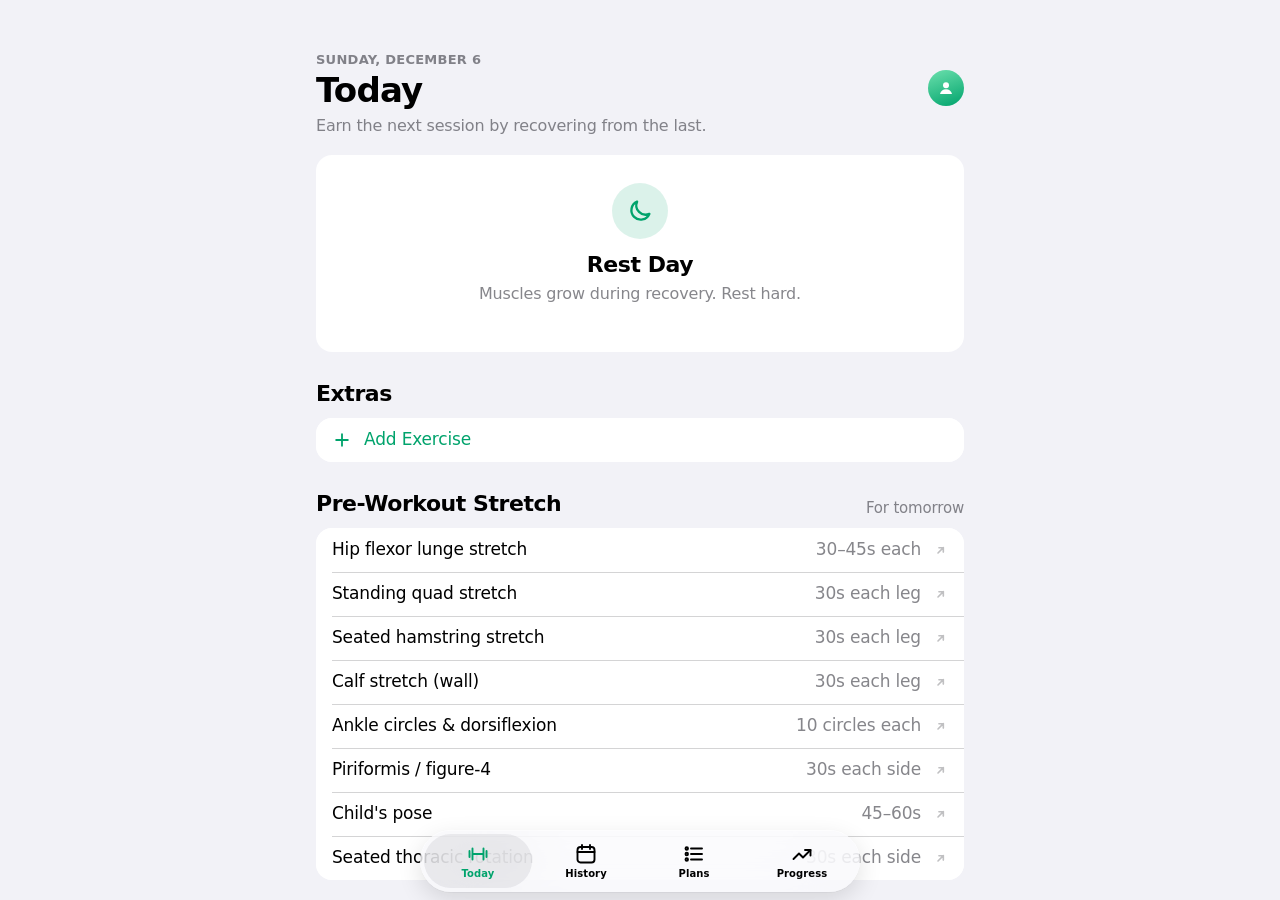
==== index.html @ a871393a "Add set-by-set logging, workout mode, programs, body map and more - Set chips on each exercise: tap " ====
<!DOCTYPE html>
<html lang="en">
<head>
<meta charset="UTF-8">
<meta name="viewport" content="width=device-width, initial-scale=1, viewport-fit=cover, user-scalable=no">
<meta name="apple-mobile-web-app-capable" content="yes">
<meta name="mobile-web-app-capable" content="yes">
<meta name="apple-mobile-web-app-status-bar-style" content="black-translucent">
<meta name="apple-mobile-web-app-title" content="Forged">
<meta name="color-scheme" content="light dark">
<meta name="theme-color" content="#000000" id="meta-theme">
<meta http-equiv="Cache-Control" content="no-cache, no-store, must-revalidate">
<meta http-equiv="Pragma" content="no-cache">
<meta http-equiv="Expires" content="0">
<title>Forged</title>
<script>
// Apply the saved appearance before first paint so there's no flash.
(function(){var t;try{t=localStorage.getItem('forged_theme');}catch(e){}
if(t==='light'||t==='dark')document.documentElement.setAttribute('data-theme',t);}());
</script>
<link rel="manifest" href="manifest.webmanifest">
<link rel="apple-touch-icon" href="icons/apple-touch-icon.png">
<link rel="icon" type="image/png" href="icons/icon-192.png">
<link rel="stylesheet" href="css/app.css?v=2.1.0">
</head>
<body>

<div id="app">

  <!-- ═══ TODAY ═══ -->
  <main class="screen active" id="screen-today" data-tab="today">
    <header class="navbar"><div class="navbar-title" id="today-navtitle">Today</div></header>
    <div class="title-row">
      <div class="title-block">
        <div class="eyebrow" id="today-date"></div>
        <h1 class="large-title" id="today-title">Today</h1>
      </div>
      <button class="account-btn" onclick="openSettings()" aria-label="Settings"><span class="account-initial"></span></button>
    </div>
    <p class="title-sub" id="today-motto"></p>
    <div id="today-content"></div>
  </main>

  <!-- ═══ HISTORY ═══ -->
  <main class="screen" id="screen-history" data-tab="history">
    <header class="navbar"><div class="navbar-title">History</div></header>
    <div class="title-row">
      <div class="title-block"><h1 class="large-title">History</h1></div>
      <button class="account-btn" onclick="openSettings()" aria-label="Settings"><span class="account-initial"></span></button>
    </div>
    <div class="pad"><div class="segmented" id="hist-seg"></div></div>

    <div id="hist-cal-view">
      <section class="card cal-card">
        <div class="cal-head">
          <h2 class="cal-month" id="cal-month-label"></h2>
          <div class="cal-arrows">
            <button class="icon-btn" onclick="calPager.prev()" aria-label="Previous month"><svg viewBox="0 0 24 24"><path d="M15 5l-7 7 7 7"/></svg></button>
            <button class="icon-btn" id="cal-next-btn" onclick="calPager.next()" aria-label="Next month"><svg viewBox="0 0 24 24"><path d="M9 5l7 7-7 7"/></svg></button>
          </div>
        </div>
        <div class="cal-dow"><span>S</span><span>M</span><span>T</span><span>W</span><span>T</span><span>F</span><span>S</span></div>
        <div class="cal-viewport"><div class="cal-grid" id="cal-grid"></div></div>
        <div class="cal-legend">
          <span><i class="lg complete"></i>Complete</span>
          <span><i class="lg partial"></i>Partial</span>
          <span><i class="lg missed"></i>Missed</span>
          <span><i class="lg rest"></i>Rest</span>
        </div>
      </section>
      <div id="cal-detail"></div>
      <h2 class="section-title">Weekly Activity</h2>
      <section class="card chart-card">
        <div class="freq-caption">Days trained per week</div>
        <div class="freq-chart" id="freq-chart"></div>
      </section>
    </div>

    <div id="hist-list-view" hidden>
      <div id="history-content"></div>
    </div>
  </main>

  <!-- ═══ PLANS ═══ -->
  <main class="screen" id="screen-plans" data-tab="plans">
    <header class="navbar"><div class="navbar-title">Plans</div></header>
    <div class="title-row">
      <div class="title-block"><h1 class="large-title">Plans</h1></div>
      <button class="round-btn tint" id="plans-add-btn" onclick="plansAdd()" aria-label="New plan"><svg viewBox="0 0 24 24"><path d="M12 5v14M5 12h14"/></svg></button>
      <button class="account-btn" onclick="openSettings()" aria-label="Settings"><span class="account-initial"></span></button>
    </div>
    <div class="pad"><div class="segmented" id="plan-seg"></div></div>

    <div id="plan-tab-week">
      <h2 class="section-title">This Week</h2>
      <div class="list" id="week-assignment"></div>
      <p class="list-footer" id="week-footer"></p>
      <h2 class="section-title">My Plans</h2>
      <div class="list" id="plans-list"></div>
      <h2 class="section-title">Programs</h2>
      <div id="packs-list"></div>
    </div>

    <div id="plan-tab-ex" hidden>
      <div class="pad search-pad"><label class="search"><svg viewBox="0 0 24 24"><circle cx="11" cy="11" r="7"/><path d="M20 20l-3.5-3.5"/></svg><input type="search" id="lib-search" placeholder="Search exercises" autocomplete="off" oninput="renderExLib()"></label></div>
      <div class="chips" id="lib-chips"></div>
      <div id="ex-lib"></div>
    </div>

    <div id="plan-tab-stretch" hidden>
      <div id="stretch-lib"></div>
    </div>
  </main>

  <!-- ═══ PROGRESS ═══ -->
  <main class="screen" id="screen-progress" data-tab="progress">
    <header class="navbar"><div class="navbar-title">Progress</div></header>
    <div class="title-row">
      <div class="title-block">
        <div class="eyebrow" id="progress-name"></div>
        <h1 class="large-title">Progress</h1>
      </div>
      <button class="account-btn" onclick="openSettings()" aria-label="Settings"><span class="account-initial"></span></button>
    </div>
    <div class="tiles" id="standing-stats"></div>
    <div id="monthly-summary-wrap"></div>

    <div class="section-title-row">
      <h2 class="section-title">Muscles Worked</h2>
      <div class="segmented small" id="body-seg"></div>
    </div>
    <section class="card body-card" id="body-map"></section>

    <h2 class="section-title">Personal Records</h2>
    <div class="list" id="pb-showcase"></div>
    <div id="insights"></div>

    <div class="section-title-row">
      <h2 class="section-title">Body Weight</h2>
      <div class="segmented small" id="bw-seg"></div>
    </div>
    <section class="card bw-card">
      <div id="bw-stats-row"></div>
      <div id="bw-chart-area"></div>
      <form class="bw-add" onsubmit="event.preventDefault();saveBwEntry()">
        <input class="field" id="bw-val-input" type="number" inputmode="decimal" placeholder="Today's weight" step="0.1" min="0">
        <button class="btn tint compact" type="submit">Log</button>
      </form>
    </section>
    <div class="list" id="bw-entries"></div>

    <div class="section-title-row">
      <h2 class="section-title">Awards</h2>
      <span class="section-meta" id="badge-count"></span>
    </div>
    <div class="badges" id="badges-grid"></div>

    <div class="section-title-row">
      <h2 class="section-title">Notes</h2>
      <button class="text-btn" onclick="openNoteModal()">Add</button>
    </div>
    <div class="list" id="notes-list"></div>

    <h2 class="section-title">Tools</h2>
    <div class="list">
      <button class="row nav-row" onclick="openORM()">
        <span class="row-icon" style="--c:var(--tint)"><svg viewBox="0 0 24 24"><path d="M4 19V5M4 19h16M8 15l4-5 3 3 5-6"/></svg></span>
        <span class="row-main"><span class="row-title">1 Rep Max Calculator</span></span>
        <svg class="chev" viewBox="0 0 24 24"><path d="M9 5l7 7-7 7"/></svg>
      </button>
      <button class="row nav-row" onclick="openPlates()">
        <span class="row-icon" style="--c:var(--orange)"><svg viewBox="0 0 24 24"><rect x="3" y="7" width="3" height="10" rx="1"/><rect x="18" y="7" width="3" height="10" rx="1"/><rect x="6.5" y="5" width="3" height="14" rx="1"/><rect x="14.5" y="5" width="3" height="14" rx="1"/><path d="M9.5 12h5"/></svg></span>
        <span class="row-main"><span class="row-title">Plate Calculator</span></span>
        <svg class="chev" viewBox="0 0 24 24"><path d="M9 5l7 7-7 7"/></svg>
      </button>
    </div>
  </main>

  <!-- ═══ TAB BAR ═══ -->
  <nav class="tabbar" role="tablist">
    <div class="tab-indicator" id="tab-indicator"></div>
    <button class="tab active" data-tab="today" onclick="showScreen('today')" role="tab">
      <svg viewBox="0 0 24 24"><path d="M6.5 6.5v11M17.5 6.5v11M3.5 9v6M20.5 9v6M6.5 12h11"/></svg><span>Today</span>
    </button>
    <button class="tab" data-tab="history" onclick="showScreen('history')" role="tab">
      <svg viewBox="0 0 24 24"><rect x="3.5" y="5" width="17" height="15.5" rx="3"/><path d="M3.5 10h17M8 3v4M16 3v4"/></svg><span>History</span>
    </button>
    <button class="tab" data-tab="plans" onclick="showScreen('plans')" role="tab">
      <svg viewBox="0 0 24 24"><path d="M9 6.5h11M9 12h11M9 17.5h11"/><circle cx="4.75" cy="6.5" r="1.25"/><circle cx="4.75" cy="12" r="1.25"/><circle cx="4.75" cy="17.5" r="1.25"/></svg><span>Plans</span>
    </button>
    <button class="tab" data-tab="progress" onclick="showScreen('progress')" role="tab">
      <svg viewBox="0 0 24 24"><path d="M3.5 17l5.5-5.5 4 4 7.5-7.5"/><path d="M15 8h5.5v5.5"/></svg><span>Progress</span>
    </button>
  </nav>
</div>

<!-- ═══ REST TIMER (floats above the tab bar) ═══ -->
<div class="rest-pill" id="rest-timer-bar" aria-live="polite">
  <div class="rest-ring">
    <svg viewBox="0 0 44 44"><circle class="track" cx="22" cy="22" r="19"/><circle class="fill" id="rest-ring-fg" cx="22" cy="22" r="19"/></svg>
  </div>
  <div class="rest-body">
    <div class="rest-time" id="rest-timer-num">1:30</div>
    <div class="rest-label" id="rest-timer-label">Rest</div>
  </div>
  <button class="rest-btn" onclick="addRestTime(30)">+30s</button>
  <button class="rest-btn primary" onclick="skipRest()">Skip</button>
</div>

<!-- ═══ HUD / TOAST ═══ -->
<div class="hud" id="toast" role="status"><span class="hud-icon" id="toast-icon"></span><span class="hud-text" id="toast-text"></span><button class="hud-action" id="toast-action" hidden>Undo</button></div>

<!-- ═══════════════ SHEETS ═══════════════ -->

<!-- Log sets -->
<div class="sheet-layer" id="log-modal" aria-hidden="true">
  <div class="scrim"></div>
  <section class="sheet" role="dialog" aria-modal="true" aria-labelledby="lm-title">
    <div class="sheet-grabber"></div>
    <header class="sheet-nav">
      <button class="nav-btn" data-close>Cancel</button>
      <div class="sheet-heading"><h2 class="sheet-title" id="lm-title"></h2><div class="sheet-subtitle" id="lm-sub"></div></div>
      <button class="nav-btn strong" onclick="saveLog()">Save</button>
    </header>
    <div class="sheet-body">
      <div id="lm-prev"></div>
      <div id="lm-prog"></div>
      <div id="lm-options"></div>
      <div id="warmup-grid"></div>
      <div class="sets" id="sets-grid"></div>
      <button class="btn plain add-set" onclick="addSetRow()"><svg viewBox="0 0 24 24"><path d="M12 5v14M5 12h14"/></svg>Add Set</button>
      <div class="field-label">Effort</div>
      <div class="segmented" id="feel-seg"></div>
      <div class="field-label">Note</div>
      <input class="field" id="lm-note" placeholder="Increased weight, felt strong…" enterkeyhint="done">
      <div class="sheet-links" id="lm-links"></div>
    </div>
  </section>
</div>

<!-- Exercise picker (add to today / to a plan) -->
<div class="sheet-layer" id="picker-modal" aria-hidden="true">
  <div class="scrim"></div>
  <section class="sheet tall" role="dialog" aria-modal="true" aria-labelledby="picker-title">
    <div class="sheet-grabber"></div>
    <header class="sheet-nav">
      <span class="nav-spacer"></span>
      <div class="sheet-heading"><h2 class="sheet-title" id="picker-title">Add Exercise</h2></div>
      <button class="nav-btn strong" data-close>Done</button>
    </header>
    <div class="sheet-search">
      <label class="search"><svg viewBox="0 0 24 24"><circle cx="11" cy="11" r="7"/><path d="M20 20l-3.5-3.5"/></svg><input type="search" id="picker-search" placeholder="Search exercises" autocomplete="off" oninput="renderPicker()"></label>
      <div class="chips" id="picker-chips"></div>
    </div>
    <div class="sheet-body flush" id="picker-list"></div>
  </section>
</div>

<!-- Exercise detail (library) -->
<div class="sheet-layer" id="exd-modal" aria-hidden="true">
  <div class="scrim"></div>
  <section class="sheet" role="dialog" aria-modal="true" aria-labelledby="exd-title">
    <div class="sheet-grabber"></div>
    <header class="sheet-nav">
      <button class="nav-btn" data-close>Close</button>
      <div class="sheet-heading"><h2 class="sheet-title" id="exd-title"></h2></div>
      <button class="nav-btn" id="exd-edit">Edit</button>
    </header>
    <div class="sheet-body" id="exd-body"></div>
  </section>
</div>

<!-- Add / edit exercise -->
<div class="sheet-layer" id="ex-modal" aria-hidden="true">
  <div class="scrim"></div>
  <section class="sheet tall" role="dialog" aria-modal="true" aria-labelledby="em-title">
    <div class="sheet-grabber"></div>
    <header class="sheet-nav">
      <button class="nav-btn" data-close>Cancel</button>
      <div class="sheet-heading"><h2 class="sheet-title" id="em-title">New Exercise</h2></div>
      <button class="nav-btn strong" onclick="saveExercise()">Save</button>
    </header>
    <div class="sheet-body">
      <div class="form-list">
        <label class="form-row"><span class="form-key">Name</span><input class="form-input" id="em-name" placeholder="Leg press" autocomplete="off"></label>
        <label class="form-row"><span class="form-key">Muscle</span>
          <select class="form-select" id="em-muscle">
            <option value="legs">Legs</option><option value="back">Back &amp; Core</option><option value="chest">Chest</option>
            <option value="shoulders">Shoulders</option><option value="arms">Arms</option><option value="cardio">Cardio</option>
            <option value="balance">Balance</option><option value="full">Full Body</option>
          </select>
          <svg class="chev updown" viewBox="0 0 24 24"><path d="M8 9l4-4 4 4M8 15l4 4 4-4"/></svg>
        </label>
      </div>
      <div class="field-label">Type</div>
      <div class="segmented" id="em-type-seg"></div>
      <div class="form-list">
        <label class="form-row"><span class="form-key">Target sets</span><input class="form-input num" id="em-sets" type="number" inputmode="numeric" placeholder="3" min="1"></label>
        <label class="form-row"><span class="form-key" id="em-val-label">Target reps</span><input class="form-input num" id="em-val" type="number" inputmode="numeric" placeholder="12" min="1"></label>
        <label class="form-row"><span class="form-key">Guide link</span><input class="form-input" id="em-link" placeholder="Optional" type="url" autocomplete="off"></label>
      </div>
      <div class="field-label">Paired Stretches</div>
      <div class="list inset-none" id="em-stretches"></div>
      <button class="btn destructive-plain" id="em-delete-btn" onclick="deleteCustomEx()" hidden>Delete Exercise</button>
    </div>
  </section>
</div>

<!-- Plan editor -->
<div class="sheet-layer" id="plan-modal" aria-hidden="true">
  <div class="scrim"></div>
  <section class="sheet tall" role="dialog" aria-modal="true" aria-labelledby="pm-title">
    <div class="sheet-grabber"></div>
    <header class="sheet-nav">
      <button class="nav-btn" data-close>Cancel</button>
      <div class="sheet-heading"><h2 class="sheet-title" id="pm-title">Edit Plan</h2></div>
      <button class="nav-btn strong" onclick="savePlan()">Save</button>
    </header>
    <div class="sheet-body">
      <div class="form-list">
        <label class="form-row"><span class="form-key">Name</span><input class="form-input" id="pm-name" placeholder="Upper body" autocomplete="off"></label>
        <div class="form-row"><span class="form-key">Color</span><div class="swatches" id="pm-colors"></div></div>
      </div>
      <div class="field-label">Days</div>
      <div class="day-toggles" id="pm-days"></div>
      <div class="field-label">Exercises <span class="field-hint">Drag ≡ to reorder</span></div>
      <div class="list inset-none" id="pm-ex-list"></div>
      <button class="btn plain" onclick="openPicker('plan')"><svg viewBox="0 0 24 24"><path d="M12 5v14M5 12h14"/></svg>Add Exercises</button>
      <button class="btn destructive-plain" id="pm-delete-btn" onclick="deletePlan()" hidden>Delete Plan</button>
    </div>
  </section>
</div>

<!-- Note -->
<div class="sheet-layer" id="note-modal" aria-hidden="true">
  <div class="scrim"></div>
  <section class="sheet" role="dialog" aria-modal="true" aria-labelledby="note-title">
    <div class="sheet-grabber"></div>
    <header class="sheet-nav">
      <button class="nav-btn" data-close>Cancel</button>
      <div class="sheet-heading"><h2 class="sheet-title" id="note-title">New Note</h2></div>
      <button class="nav-btn strong" onclick="saveNote()">Save</button>
    </header>
    <div class="sheet-body">
      <div class="form-list">
        <label class="form-row"><span class="form-key">Exercise</span>
          <select class="form-select" id="note-ex-sel"><option value="">General</option></select>
          <svg class="chev updown" viewBox="0 0 24 24"><path d="M8 9l4-4 4 4M8 15l4 4 4-4"/></svg>
        </label>
      </div>
      <textarea class="field area" id="note-text" placeholder="Increased to 185 lbs, form felt solid…" rows="5"></textarea>
    </div>
  </section>
</div>

<!-- Progress chart -->
<div class="sheet-layer" id="chart-modal" aria-hidden="true">
  <div class="scrim"></div>
  <section class="sheet tall" role="dialog" aria-modal="true" aria-labelledby="chart-title">
    <div class="sheet-grabber"></div>
    <header class="sheet-nav">
      <span class="nav-spacer"></span>
      <div class="sheet-heading"><h2 class="sheet-title" id="chart-title"></h2></div>
      <button class="nav-btn strong" data-close>Done</button>
    </header>
    <div class="sheet-body">
      <div class="segmented" id="metric-toggle"></div>
      <div class="chart-readout" id="chart-readout"></div>
      <div class="line-chart" id="line-chart-wrap" data-no-drag></div>
      <div class="tiles three" id="chart-stats"></div>
      <div class="field-label">Sessions</div>
      <div class="list inset-none" id="chart-hist-list"></div>
    </div>
  </section>
</div>

<!-- Settings -->
<div class="sheet-layer" id="settings-modal" aria-hidden="true">
  <div class="scrim"></div>
  <section class="sheet tall" role="dialog" aria-modal="true" aria-labelledby="settings-title">
    <div class="sheet-grabber"></div>
    <header class="sheet-nav">
      <span class="nav-spacer"></span>
      <div class="sheet-heading"><h2 class="sheet-title" id="settings-title">Settings</h2></div>
      <button class="nav-btn strong" data-close>Done</button>
    </header>
    <div class="sheet-body grouped">
      <div class="profile-head">
        <div class="avatar-lg"><span class="account-initial"></span></div>
        <input class="profile-name" id="setting-name" placeholder="Your name" autocomplete="off" enterkeyhint="done">
        <div class="profile-since" id="setting-start"></div>
      </div>
      <div class="list">
        <div class="row"><span class="row-main"><span class="row-title">Total workouts</span></span><span class="row-value" id="setting-total">0</span></div>
        <div class="row"><span class="row-main"><span class="row-title">Best streak</span></span><span class="row-value" id="setting-best-streak">0 days</span></div>
        <div class="row"><span class="row-main"><span class="row-title">Days logged</span></span><span class="row-value" id="setting-days">0</span></div>
      </div>

      <div class="group-header">Appearance</div>
      <div class="list"><div class="row"><div class="segmented full" id="theme-seg"></div></div></div>

      <div class="group-header">Workouts</div>
      <div class="list">
        <div class="row"><span class="row-main"><span class="row-title">Keep Screen On</span><span class="row-sub">While a workout is in progress</span></span><button class="switch" role="switch" id="keep-awake-switch" aria-checked="true" aria-label="Keep screen on during workouts"></button></div>
      </div>

      <div class="group-header">Apple Health</div>
      <div class="list">
        <button class="row nav-row" onclick="sendToHealth()">
          <span class="row-icon" style="--c:#FF2D55"><svg viewBox="0 0 24 24"><path d="M12 20s-7-4.4-7-10a4 4 0 017-2.6A4 4 0 0119 10c0 5.6-7 10-7 10z"/></svg></span>
          <span class="row-main"><span class="row-title">Send Today to Health</span><span class="row-sub">Body weight and workout time</span></span>
        </button>
        <button class="row nav-row" onclick="showHealthInfo()">
          <span class="row-main"><span class="row-title">Set Up the Health Shortcut</span></span>
          <svg class="chev" viewBox="0 0 24 24"><path d="M9 5l7 7-7 7"/></svg>
        </button>
      </div>

      <div class="group-header">Backup</div>
      <div class="list">
        <button class="row nav-row" onclick="backupToFile()">
          <span class="row-icon" style="--c:var(--tint)"><svg viewBox="0 0 24 24"><path d="M12 4v11M7.5 10.5L12 15l4.5-4.5M5 19.5h14"/></svg></span>
          <span class="row-main"><span class="row-title">Save Backup File</span></span>
        </button>
        <button class="row nav-row" onclick="document.getElementById('restore-input').click()">
          <span class="row-icon" style="--c:var(--orange)"><svg viewBox="0 0 24 24"><path d="M12 15V4M7.5 8.5L12 4l4.5 4.5M5 19.5h14"/></svg></span>
          <span class="row-main"><span class="row-title">Restore From Backup</span></span>
        </button>
      </div>
      <p class="group-footer" id="backup-status">Saves a .json file of everything — keep it in Files or iCloud Drive.</p>
      <input type="file" accept=".json,application/json" id="restore-input" hidden onchange="restoreFromFile(event)">

      <div class="group-header">Export</div>
      <div class="list">
        <button class="row nav-row" onclick="openExportModal('csv')">
          <span class="row-main"><span class="row-title">Workouts as CSV</span><span class="row-sub">For Strong or Hevy → Apple Health</span></span>
          <svg class="chev" viewBox="0 0 24 24"><path d="M9 5l7 7-7 7"/></svg>
        </button>
        <button class="row nav-row" onclick="openExportModal('json')">
          <span class="row-main"><span class="row-title">All Data as JSON</span><span class="row-sub">Full structured export</span></span>
          <svg class="chev" viewBox="0 0 24 24"><path d="M9 5l7 7-7 7"/></svg>
        </button>
        <button class="row nav-row" onclick="openExportModal('bwcsv')">
          <span class="row-main"><span class="row-title">Body Weight as CSV</span><span class="row-sub">Date, weight, unit</span></span>
          <svg class="chev" viewBox="0 0 24 24"><path d="M9 5l7 7-7 7"/></svg>
        </button>
      </div>

      <div class="list spaced">
        <button class="row destructive" onclick="confirmClear()"><span class="row-main"><span class="row-title">Clear All Data</span></span></button>
      </div>
      <p class="group-footer">Clears workouts, records, notes and body weight. Plans and custom exercises are kept.</p>
    </div>
  </section>
</div>

<!-- Export -->
<div class="sheet-layer" id="export-modal" aria-hidden="true">
  <div class="scrim"></div>
  <section class="sheet" role="dialog" aria-modal="true" aria-labelledby="export-title">
    <div class="sheet-grabber"></div>
    <header class="sheet-nav">
      <span class="nav-spacer"></span>
      <div class="sheet-heading"><h2 class="sheet-title" id="export-title">Export</h2><div class="sheet-subtitle" id="export-sub"></div></div>
      <button class="nav-btn strong" data-close>Done</button>
    </header>
    <div class="sheet-body">
      <pre class="code-preview" id="export-preview"></pre>
      <div class="btn-pair">
        <button class="btn gray" onclick="copyExport()">Copy</button>
        <button class="btn tint" onclick="downloadExport()">Download</button>
      </div>
      <p class="footnote" id="export-health-tip"></p>
    </div>
  </section>
</div>

<!-- Apple Health guide -->
<div class="sheet-layer" id="health-modal" aria-hidden="true">
  <div class="scrim"></div>
  <section class="sheet" role="dialog" aria-modal="true" aria-labelledby="health-title">
    <div class="sheet-grabber"></div>
    <header class="sheet-nav">
      <span class="nav-spacer"></span>
      <div class="sheet-heading"><h2 class="sheet-title" id="health-title">Apple Health Shortcut</h2></div>
      <button class="nav-btn strong" data-close>Done</button>
    </header>
    <div class="sheet-body">
      <p class="lede">Forged is a web app, and only native apps can write to Apple Health directly. A Shortcut you build once bridges the gap: Forged hands it your data and the Shortcut logs it.</p>
      <div class="field-label">Build the Shortcut (once)</div>
      <ol class="steps">
        <li>Open the <strong>Shortcuts</strong> app, tap <strong>+</strong>, and name it exactly <strong>Forged to Health</strong>.</li>
        <li>Add <strong>Get Dictionary from Input</strong>. This reads what Forged sends.</li>
        <li>Add <strong>Get Dictionary Value</strong> and set the key to <strong>weight</strong>.</li>
        <li>Add <strong>If</strong> → <em>Dictionary Value</em> <strong>has any value</strong>.</li>
        <li>Inside the If, add <strong>Log Health Sample</strong>: Type <strong>Weight</strong>, Value <em>Dictionary Value</em>, and the unit you use (lb or kg).</li>
        <li>Optional: if your Shortcuts app has <strong>Log Workout</strong>, add it after the If and use the <strong>workoutStart</strong> and <strong>workoutEnd</strong> values (type: Traditional Strength Training).</li>
      </ol>
      <p class="footnote">The first time it runs, iOS asks to allow Shortcuts to write to Health. After that, use <strong>Send to Apple Health</strong> after a workout or a weigh-in.</p>
      <button class="btn tint" style="margin-top:16px" onclick="sendToHealth()">Test It With Today’s Data</button>
      <div class="field-label">Full workout history</div>
      <ol class="steps"><li>Export workouts as CSV in Settings.</li><li>Import the CSV into <strong>Strong</strong> or <strong>Hevy</strong> (both free).</li><li>Turn on Apple Health in that app — it syncs your sets and workouts.</li></ol>
    </div>
  </section>
</div>

<!-- 1RM calculator -->
<div class="sheet-layer" id="orm-modal" aria-hidden="true">
  <div class="scrim"></div>
  <section class="sheet tall" role="dialog" aria-modal="true" aria-labelledby="orm-title">
    <div class="sheet-grabber"></div>
    <header class="sheet-nav">
      <span class="nav-spacer"></span>
      <div class="sheet-heading"><h2 class="sheet-title" id="orm-title">1 Rep Max</h2></div>
      <button class="nav-btn strong" data-close>Done</button>
    </header>
    <div class="sheet-body">
      <div class="calc-inputs">
        <label class="calc-field"><span>Weight</span><input id="orm-weight" type="number" inputmode="decimal" placeholder="135" min="0" oninput="calcORM()"></label>
        <span class="calc-times">×</span>
        <label class="calc-field"><span>Reps</span><input id="orm-reps" type="number" inputmode="numeric" placeholder="8" min="1" max="30" oninput="calcORM()"></label>
      </div>
      <div class="segmented" id="orm-unit-seg"></div>
      <div id="orm-results"></div>
      <div class="form-list">
        <label class="form-row"><span class="form-key">Load a record</span>
          <select class="form-select" id="orm-pb-select" onchange="loadPBIntoORM()"><option value="">Choose</option></select>
          <svg class="chev updown" viewBox="0 0 24 24"><path d="M8 9l4-4 4 4M8 15l4 4 4-4"/></svg>
        </label>
      </div>
    </div>
  </section>
</div>

<!-- Plate calculator -->
<div class="sheet-layer" id="plates-modal" aria-hidden="true">
  <div class="scrim"></div>
  <section class="sheet" role="dialog" aria-modal="true" aria-labelledby="plates-title">
    <div class="sheet-grabber"></div>
    <header class="sheet-nav">
      <span class="nav-spacer"></span>
      <div class="sheet-heading"><h2 class="sheet-title" id="plates-title">Plate Calculator</h2></div>
      <button class="nav-btn strong" data-close>Done</button>
    </header>
    <div class="sheet-body">
      <div class="calc-inputs single">
        <label class="calc-field"><span>Target weight</span><input id="plate-weight-input" type="number" inputmode="decimal" placeholder="135" min="0" oninput="calcPlates()"></label>
      </div>
      <div class="segmented" id="plate-unit-seg"></div>
      <div class="form-list">
        <label class="form-row"><span class="form-key">Bar</span>
          <select class="form-select" id="plate-bar-select" onchange="calcPlates()"></select>
          <svg class="chev updown" viewBox="0 0 24 24"><path d="M8 9l4-4 4 4M8 15l4 4 4-4"/></svg>
        </label>
      </div>
      <div id="plate-result"></div>
    </div>
  </section>
</div>

<!-- Workout summary -->
<div class="sheet-layer" id="summary-modal" aria-hidden="true">
  <div class="scrim"></div>
  <section class="sheet" role="dialog" aria-modal="true" aria-labelledby="summary-title">
    <div class="sheet-grabber"></div>
    <header class="sheet-nav">
      <span class="nav-spacer"></span>
      <div class="sheet-heading"><h2 class="sheet-title" id="summary-title">Summary</h2></div>
      <button class="nav-btn strong" data-close>Done</button>
    </header>
    <div class="sheet-body" id="summary-body"></div>
  </section>
</div>

<!-- Program detail -->
<div class="sheet-layer" id="program-modal" aria-hidden="true">
  <div class="scrim"></div>
  <section class="sheet tall" role="dialog" aria-modal="true" aria-labelledby="program-title">
    <div class="sheet-grabber"></div>
    <header class="sheet-nav">
      <button class="nav-btn" data-close>Close</button>
      <div class="sheet-heading"><h2 class="sheet-title" id="program-title">Program</h2></div>
      <span class="nav-spacer"></span>
    </header>
    <div class="sheet-body" id="program-body"></div>
  </section>
</div>

<script src="js/motion.js?v=2.1.0"></script>
<script src="js/data.js?v=2.1.0"></script>
<script src="js/body.js?v=2.1.0"></script>
<script src="js/app.js?v=2.1.0"></script>
</body>
</html>
---- css/app.css ----
/* FORGED — interface styles.
   System font + Dynamic Type, iOS semantic colors, translucent materials,
   inset grouped lists, sheets. Forged green is the single accent. */

/* ── Tokens ─────────────────────────────────────────────────────────────── */
:root {
  color-scheme: light;
  --tint: #00A36C;
  --tint-fill: rgba(0, 163, 108, 0.14);
  --on-tint: #fff;
  --bg: #F2F2F7;
  --bg-elev: #FFFFFF;
  --bg-elev2: #FFFFFF;
  --label: #000;
  --label2: rgba(60, 60, 67, 0.62);
  --label3: rgba(60, 60, 67, 0.32);
  --fill: rgba(118, 118, 128, 0.12);
  --fill2: rgba(118, 118, 128, 0.08);
  --sep: rgba(60, 60, 67, 0.22);
  --orange: #F2630F;
  --gold: #B88400;
  --red: #FF3B30;
  --blue: #007AFF;
  --purple: #A550DB;
  --material: rgba(250, 250, 252, 0.72);
  --material-thick: rgba(250, 250, 252, 0.86);
  --material-edge: rgba(255, 255, 255, 0.7);
  --shadow-float: 0 1px 1px rgba(0, 0, 0, 0.04), 0 8px 24px rgba(0, 0, 0, 0.12);
  --shadow-sheet: 0 -1px 0 rgba(0, 0, 0, 0.04), 0 -10px 40px rgba(0, 0, 0, 0.12);
  --scrim: rgba(0, 0, 0, 0.32);
  --safe-top: env(safe-area-inset-top, 0px);
  --safe-bottom: env(safe-area-inset-bottom, 0px);
  --gutter: 16px;
  --radius: 16px;
  --radius-sm: 11px;
  --ease-out: cubic-bezier(0.32, 0.72, 0, 1);
}
:root[data-theme="dark"] {
  color-scheme: dark;
  --tint: #00C87A;
  --tint-fill: rgba(0, 200, 122, 0.18);
  --on-tint: #001A0F;
  --bg: #000000;
  --bg-elev: #1C1C1E;
  --bg-elev2: #2C2C2E;
  --label: #fff;
  --label2: rgba(235, 235, 245, 0.62);
  --label3: rgba(235, 235, 245, 0.3);
  --fill: rgba(118, 118, 128, 0.26);
  --fill2: rgba(118, 118, 128, 0.18);
  --sep: rgba(84, 84, 88, 0.6);
  --orange: #FF7A2E;
  --gold: #F5C842;
  --red: #FF453A;
  --blue: #0A84FF;
  --purple: #BF5AF2;
  --material: rgba(30, 30, 32, 0.68);
  --material-thick: rgba(36, 36, 38, 0.86);
  --material-edge: rgba(255, 255, 255, 0.1);
  --shadow-float: 0 1px 1px rgba(0, 0, 0, 0.3), 0 10px 30px rgba(0, 0, 0, 0.5);
  --shadow-sheet: 0 -10px 40px rgba(0, 0, 0, 0.5);
  --scrim: rgba(0, 0, 0, 0.5);
}
@media (prefers-color-scheme: dark) {
  :root:not([data-theme="light"]) {
    color-scheme: dark;
    --tint: #00C87A;
    --tint-fill: rgba(0, 200, 122, 0.18);
    --on-tint: #001A0F;
    --bg: #000000;
    --bg-elev: #1C1C1E;
    --bg-elev2: #2C2C2E;
    --label: #fff;
    --label2: rgba(235, 235, 245, 0.62);
    --label3: rgba(235, 235, 245, 0.3);
    --fill: rgba(118, 118, 128, 0.26);
    --fill2: rgba(118, 118, 128, 0.18);
    --sep: rgba(84, 84, 88, 0.6);
    --orange: #FF7A2E;
    --gold: #F5C842;
    --red: #FF453A;
    --blue: #0A84FF;
    --purple: #BF5AF2;
    --material: rgba(30, 30, 32, 0.68);
    --material-thick: rgba(36, 36, 38, 0.86);
    --material-edge: rgba(255, 255, 255, 0.1);
    --shadow-float: 0 1px 1px rgba(0, 0, 0, 0.3), 0 10px 30px rgba(0, 0, 0, 0.5);
    --shadow-sheet: 0 -10px 40px rgba(0, 0, 0, 0.5);
    --scrim: rgba(0, 0, 0, 0.5);
  }
}

/* ── Base + type ────────────────────────────────────────────────────────── */
/* -apple-system-body follows the iOS Text Size setting (Dynamic Type);
   everything below is in rem so layout scales with it. */
html {
  font-size: 17px;
  font: -apple-system-body;
  height: 100%;
  background: #000;
  -webkit-text-size-adjust: 100%;
}
* { box-sizing: border-box; margin: 0; padding: 0; -webkit-tap-highlight-color: transparent; }
body {
  height: 100%;
  overflow: hidden;
  font-family: system-ui, -apple-system, BlinkMacSystemFont, "SF Pro Text", "Helvetica Neue", sans-serif;
  font-size: 1rem;
  line-height: 1.29;
  letter-spacing: -0.01em;
  color: var(--label);
  background: #000;
  font-optical-sizing: auto;
  -webkit-font-smoothing: antialiased;
  -webkit-user-select: none;
  user-select: none;
  overscroll-behavior: none;
}
input, textarea, select { -webkit-user-select: text; user-select: text; }
button, input, select, textarea { font: inherit; color: inherit; letter-spacing: inherit; }
button { background: none; border: none; cursor: pointer; text-align: inherit; }
a { color: inherit; text-decoration: none; }
svg { display: block; }
[hidden] { display: none !important; }

/* App container — scaled back when a sheet presents over it */
#app {
  position: fixed;
  inset: 0;
  background: var(--bg);
  overflow: hidden;
  transform-origin: 50% 0;
  will-change: transform;
}

/* Screens: each tab keeps its own scroll position */
.screen {
  position: absolute;
  inset: 0;
  overflow-y: auto;
  overflow-x: hidden;
  -webkit-overflow-scrolling: touch;
  padding-bottom: calc(110px + var(--safe-bottom));
  visibility: hidden;
  opacity: 0;
  max-width: 680px;
  margin: 0 auto;
}
.screen.active { visibility: visible; opacity: 1; }
.screen.fading { transition: opacity 0.18s ease; }

/* ── Navigation bar + large title ───────────────────────────────────────── */
/* The compact bar floats as material once content scrolls beneath it. */
.navbar {
  position: sticky;
  top: 0;
  z-index: 20;
  height: calc(44px + var(--safe-top));
  padding-top: var(--safe-top);
  margin-bottom: calc(-44px - var(--safe-top));
  display: flex;
  align-items: center;
  justify-content: center;
  pointer-events: none;
}
.navbar::before {
  content: "";
  position: absolute;
  inset: 0;
  background: var(--material);
  -webkit-backdrop-filter: blur(24px) saturate(180%);
  backdrop-filter: blur(24px) saturate(180%);
  opacity: var(--edge, 0);
  -webkit-mask-image: linear-gradient(#000 70%, transparent);
  mask-image: linear-gradient(#000 70%, transparent);
}
.navbar-title {
  position: relative;
  font-size: 1rem;
  font-weight: 600;
  letter-spacing: -0.02em;
  opacity: var(--compact, 0);
  transform: translateY(calc((1 - var(--compact, 0)) * 4px));
}
.title-row {
  display: flex;
  align-items: flex-end;
  gap: 10px;
  padding: calc(var(--safe-top) + 52px) var(--gutter) 0;
}
.title-block { flex: 1; min-width: 0; transform-origin: 0 100%; }
.eyebrow {
  font-size: 0.765rem;
  font-weight: 600;
  letter-spacing: 0.02em;
  text-transform: uppercase;
  color: var(--label2);
  margin-bottom: 2px;
}
.large-title {
  font-size: 2rem;
  line-height: 1.12;
  font-weight: 700;
  letter-spacing: -0.024em;
}
.title-sub {
  padding: 6px var(--gutter) 0;
  font-size: 0.941rem;
  line-height: 1.38;
  color: var(--label2);
  letter-spacing: -0.012em;
  min-height: 1.38em;
}
.pad { padding: 14px var(--gutter) 0; }

.account-btn, .round-btn {
  flex-shrink: 0;
  width: 36px;
  height: 36px;
  border-radius: 50%;
  display: grid;
  place-items: center;
  margin-bottom: 3px;
  transition: transform 0.12s ease-out, opacity 0.12s ease-out;
}
.account-btn {
  background: linear-gradient(160deg, #6ce0ad, var(--tint));
  color: #fff;
  font-weight: 700;
  font-size: 0.882rem;
  letter-spacing: 0;
}
.account-initial:empty::before { content: ""; display: block; width: 16px; height: 16px; background: currentColor;
  -webkit-mask: url("data:image/svg+xml,%3Csvg xmlns='http://www.w3.org/2000/svg' viewBox='0 0 24 24'%3E%3Ccircle cx='12' cy='8' r='4.5'/%3E%3Cpath d='M3 21c1-4.5 4.5-7 9-7s8 2.5 9 7z'/%3E%3C/svg%3E") center/contain no-repeat;
  mask: url("data:image/svg+xml,%3Csvg xmlns='http://www.w3.org/2000/svg' viewBox='0 0 24 24'%3E%3Ccircle cx='12' cy='8' r='4.5'/%3E%3Cpath d='M3 21c1-4.5 4.5-7 9-7s8 2.5 9 7z'/%3E%3C/svg%3E") center/contain no-repeat; }
.round-btn { background: var(--fill); color: var(--tint); }
.round-btn svg { width: 18px; height: 18px; stroke: currentColor; stroke-width: 2.4; fill: none; stroke-linecap: round; }

/* Instant feedback on press — never wait for release */
.account-btn:active, .round-btn:active, .icon-btn:active, .btn:active, .pill:active,
.text-btn:active, .chip:active, .tile.tappable:active, .nav-btn:active, .rest-btn:active,
.badge:active, .check:active, .day-toggle:active, .swatch:active { transform: scale(0.96); opacity: 0.75; transition: transform 0.08s ease-out, opacity 0.08s ease-out; }

/* ── Section titles ─────────────────────────────────────────────────────── */
.section-title {
  font-size: 1.294rem;
  font-weight: 700;
  letter-spacing: -0.02em;
  padding: 28px var(--gutter) 10px;
}
.section-title-row {
  display: flex;
  align-items: flex-end;
  justify-content: space-between;
  gap: 12px;
  padding-right: var(--gutter);
}
.section-title-row .section-title { padding-right: 0; }
.section-title-row > :not(.section-title) { margin-bottom: 10px; }
.section-meta { font-size: 0.882rem; color: var(--label2); }
.text-btn { color: var(--tint); font-size: 1rem; font-weight: 400; padding: 4px 0; transition: transform 0.12s ease-out, opacity 0.12s; }

/* ── Cards + inset grouped lists ────────────────────────────────────────── */
.card, .list {
  background: var(--bg-elev);
  border-radius: var(--radius);
  margin: 0 var(--gutter);
  overflow: hidden;
}
.list.spaced { margin-top: 28px; }
.list.inset-none { margin: 0; }
.list-footer, .group-footer {
  font-size: 0.765rem;
  line-height: 1.38;
  color: var(--label2);
  padding: 8px calc(var(--gutter) + 16px) 0;
}
.group-header {
  font-size: 0.765rem;
  text-transform: uppercase;
  letter-spacing: 0.02em;
  color: var(--label2);
  padding: 24px calc(var(--gutter) + 16px) 7px;
}

.row {
  position: relative;
  display: flex;
  align-items: center;
  gap: 12px;
  width: 100%;
  min-height: 44px;
  padding: 11px 16px;
  background: var(--bg-elev);
  text-align: left;
}
/* Hairline separators inset to the text, not the edge */
.row + .row::before, .swipe + .swipe .row::before, .row + .swipe .row::before, .swipe + .row::before,
.ss-group + .swipe .row::before, .swipe + .ss-group::before, .ss-group + .ss-group::before, .row + .ss-group::before, .ss-group + .row::before {
  content: "";
  position: absolute;
  top: 0;
  right: 0;
  left: var(--sep-inset, 16px);
  height: 0.5px;
  background: var(--sep);
}
.ss-group { position: relative; }
.nav-row, .tap-row { cursor: pointer; transition: background-color 0.25s ease; }
.nav-row:active, .tap-row:active, .tap-row.pressed { background: var(--fill2); transition: none; }
.row-main { flex: 1; min-width: 0; display: flex; flex-direction: column; gap: 2px; }
.row-title { font-size: 1rem; line-height: 1.29; overflow: hidden; text-overflow: ellipsis; }
.row-title.strong { font-weight: 600; }
.row-sub { font-size: 0.882rem; line-height: 1.33; color: var(--label2); overflow: hidden; text-overflow: ellipsis; letter-spacing: -0.008em; }
.row-sub.one-line, .row-title.one-line { white-space: nowrap; }
.row-value { font-size: 1rem; color: var(--label2); white-space: nowrap; font-variant-numeric: tabular-nums; }
.row-value.gold { color: var(--gold); font-weight: 600; }
.row-icon {
  width: 30px;
  height: 30px;
  border-radius: 8px;
  display: grid;
  place-items: center;
  background: var(--c, var(--tint));
  flex-shrink: 0;
  --sep-inset: 58px;
}
.row:has(.row-icon) { --sep-inset: 58px; }
.row-icon svg { width: 18px; height: 18px; stroke: #fff; stroke-width: 2; fill: none; stroke-linecap: round; stroke-linejoin: round; }
.chev { width: 14px; height: 14px; stroke: var(--label3); stroke-width: 2.6; fill: none; stroke-linecap: round; stroke-linejoin: round; flex-shrink: 0; }
.chev.ext { width: 15px; height: 15px; }
.dot { width: 10px; height: 10px; border-radius: 50%; flex-shrink: 0; background: var(--c, var(--label3)); }
.row.destructive .row-title { color: var(--red); }
.row.add-row { color: var(--tint); cursor: pointer; }
.row.add-row svg { width: 20px; height: 20px; stroke: currentColor; stroke-width: 2.2; fill: none; stroke-linecap: round; }
.row-label-sm { font-size: 0.706rem; font-weight: 600; letter-spacing: 0.04em; text-transform: uppercase; color: var(--label2); }

.empty {
  padding: 28px 24px;
  text-align: center;
  color: var(--label2);
  font-size: 0.882rem;
  line-height: 1.4;
}
.empty strong { display: block; color: var(--label); font-size: 1rem; font-weight: 600; margin-bottom: 4px; }

/* ── Controls ───────────────────────────────────────────────────────────── */
.segmented {
  position: relative;
  display: flex;
  padding: 2px;
  border-radius: 9px;
  background: var(--fill);
  isolation: isolate;
}
.segmented.small { font-size: 0.765rem; }
.segmented.full { width: 100%; }
.seg-thumb {
  position: absolute;
  top: 2px;
  bottom: 2px;
  left: 0;
  border-radius: 7px;
  background: var(--bg-elev);
  box-shadow: 0 3px 8px rgba(0, 0, 0, 0.12), 0 3px 1px rgba(0, 0, 0, 0.04);
  z-index: -1;
  transition: transform 0.32s var(--ease-out), width 0.32s var(--ease-out);
}
:root[data-theme="dark"] .seg-thumb { background: #636366; }
@media (prefers-color-scheme: dark) { :root:not([data-theme="light"]) .seg-thumb { background: #636366; } }
.seg-btn {
  flex: 1;
  min-width: 0;
  padding: 6px 10px;
  font-size: 0.8rem;
  font-weight: 500;
  text-align: center;
  white-space: nowrap;
  border-radius: 7px;
  transition: opacity 0.15s;
}
.segmented.small .seg-btn { padding: 4px 12px; font-size: 0.765rem; }
.seg-btn[aria-pressed="true"] { font-weight: 600; }
.seg-btn:active { opacity: 0.6; }

.btn {
  display: flex;
  align-items: center;
  justify-content: center;
  gap: 6px;
  width: 100%;
  min-height: 50px;
  padding: 0 18px;
  border-radius: 14px;
  font-size: 1rem;
  font-weight: 600;
  letter-spacing: -0.01em;
  transition: transform 0.12s ease-out, opacity 0.12s;
}
.btn svg { width: 18px; height: 18px; stroke: currentColor; stroke-width: 2.4; fill: none; stroke-linecap: round; }
.btn.tint { background: var(--tint); color: var(--on-tint); }
.btn.gray { background: var(--fill); color: var(--tint); }
.btn.plain { color: var(--tint); background: var(--bg-elev); margin-top: 10px; }
.btn.destructive-plain { color: var(--red); background: var(--bg-elev); margin-top: 28px; font-weight: 400; }
.btn.compact { width: auto; min-height: 44px; border-radius: 12px; padding: 0 20px; }
.btn-pair { display: grid; grid-template-columns: 1fr 1fr; gap: 10px; }

.pill {
  flex-shrink: 0;
  display: inline-flex;
  align-items: center;
  gap: 4px;
  height: 30px;
  padding: 0 14px;
  border-radius: 15px;
  background: var(--fill);
  color: var(--tint);
  font-size: 0.882rem;
  font-weight: 600;
  white-space: nowrap;
  transition: transform 0.12s ease-out, opacity 0.12s, background-color 0.2s;
}
.pill svg { width: 13px; height: 13px; stroke: currentColor; stroke-width: 3; fill: none; stroke-linecap: round; stroke-linejoin: round; }
.pill.done { background: var(--tint-fill); }
.pill.filled { background: var(--tint); color: var(--on-tint); }

.icon-btn {
  width: 32px;
  height: 32px;
  border-radius: 50%;
  display: grid;
  place-items: center;
  background: var(--fill);
  color: var(--tint);
  transition: transform 0.12s ease-out, opacity 0.12s;
}
.icon-btn svg { width: 16px; height: 16px; stroke: currentColor; stroke-width: 2.6; fill: none; stroke-linecap: round; stroke-linejoin: round; }
.icon-btn:disabled { opacity: 0.3; pointer-events: none; }

.field {
  display: block;
  width: 100%;
  min-height: 44px;
  padding: 11px 14px;
  border: none;
  border-radius: var(--radius-sm);
  background: var(--bg-elev);
  font-size: 1rem;
  outline: none;
}
.field::placeholder, .form-input::placeholder, .profile-name::placeholder { color: var(--label3); }
.field:focus { box-shadow: 0 0 0 2px var(--tint) inset; }
.field.area { resize: none; margin-top: 12px; line-height: 1.4; }
.field-label {
  font-size: 0.765rem;
  font-weight: 400;
  text-transform: uppercase;
  letter-spacing: 0.02em;
  color: var(--label2);
  padding: 22px 16px 7px;
  display: flex;
  justify-content: space-between;
}
.field-hint { text-transform: none; letter-spacing: 0; }

.search {
  display: flex;
  align-items: center;
  gap: 6px;
  height: 36px;
  padding: 0 10px;
  border-radius: 10px;
  background: var(--fill);
  color: var(--label2);
}
.search svg { width: 16px; height: 16px; stroke: currentColor; stroke-width: 2.4; fill: none; stroke-linecap: round; flex-shrink: 0; }
.search input { flex: 1; min-width: 0; border: none; background: none; outline: none; font-size: 1rem; color: var(--label); -webkit-appearance: none; appearance: none; }
.search input::placeholder { color: var(--label2); }
.search input::-webkit-search-decoration { display: none; }
.search-pad { padding-top: 14px; }

.chips {
  display: flex;
  gap: 8px;
  overflow-x: auto;
  padding: 12px var(--gutter) 2px;
  scrollbar-width: none;
}
.chips::-webkit-scrollbar { display: none; }
.chip {
  flex-shrink: 0;
  height: 32px;
  padding: 0 14px;
  border-radius: 16px;
  background: var(--fill);
  font-size: 0.882rem;
  font-weight: 500;
  transition: transform 0.12s ease-out, opacity 0.12s, background-color 0.2s, color 0.2s;
}
.chip[aria-pressed="true"] { background: var(--label); color: var(--bg-elev); }

/* iOS switch */
.switch {
  position: relative;
  flex-shrink: 0;
  width: 51px;
  height: 31px;
  border-radius: 16px;
  background: var(--fill);
  transition: background-color 0.25s ease;
}
.switch::after {
  content: "";
  position: absolute;
  top: 2px;
  left: 2px;
  width: 27px;
  height: 27px;
  border-radius: 50%;
  background: #fff;
  box-shadow: 0 3px 8px rgba(0, 0, 0, 0.15), 0 3px 1px rgba(0, 0, 0, 0.06);
  transition: transform 0.32s var(--ease-out);
}
.switch[aria-checked="true"] { background: var(--tint); }
.switch[aria-checked="true"]::after { transform: translateX(20px); }
.switch:active::after { width: 33px; }
.switch[aria-checked="true"]:active::after { transform: translateX(14px); }

/* Form rows (label left, control right) */
.form-list { background: var(--bg-elev); border-radius: var(--radius-sm); overflow: hidden; margin-top: 16px; }
.form-row {
  position: relative;
  display: flex;
  align-items: center;
  gap: 12px;
  min-height: 44px;
  padding: 0 16px;
}
.form-row + .form-row::before { content: ""; position: absolute; top: 0; left: 16px; right: 0; height: 0.5px; background: var(--sep); }
.form-key { flex-shrink: 0; font-size: 1rem; }
.form-input, .form-select {
  flex: 1;
  min-width: 0;
  height: 44px;
  border: none;
  background: none;
  outline: none;
  text-align: right;
  font-size: 1rem;
  color: var(--label2);
  -webkit-appearance: none;
  appearance: none;
}
.form-input:focus { color: var(--label); }
.form-select { cursor: pointer; text-align-last: right; padding-right: 2px; }
.form-row .chev.updown { width: 13px; height: 13px; margin-left: -6px; }

/* ── Today ──────────────────────────────────────────────────────────────── */
.summary {
  display: flex;
  align-items: center;
  gap: 18px;
  padding: 18px;
  margin-top: 18px;
}
.ring { position: relative; width: 84px; height: 84px; flex-shrink: 0; }
.ring svg { width: 100%; height: 100%; transform: rotate(-90deg); }
.ring circle { fill: none; stroke-width: 10; stroke-linecap: round; }
.ring .track { stroke: var(--tint-fill); }
.ring .fill { stroke: var(--tint); }
.ring-label {
  position: absolute;
  inset: 0;
  display: grid;
  place-items: center;
  font-size: 1.059rem;
  font-weight: 700;
  font-variant-numeric: tabular-nums;
  letter-spacing: -0.02em;
}
.summary-main { flex: 1; min-width: 0; }
.summary-kicker { font-size: 0.765rem; font-weight: 600; color: var(--label2); text-transform: uppercase; letter-spacing: 0.02em; }
.summary-title { font-size: 1.176rem; font-weight: 700; letter-spacing: -0.02em; line-height: 1.2; margin-top: 2px; }
.summary-sub { font-size: 0.882rem; color: var(--label2); margin-top: 3px; font-variant-numeric: tabular-nums; }
.streak {
  display: inline-flex;
  align-items: center;
  gap: 4px;
  margin-top: 8px;
  font-size: 0.882rem;
  font-weight: 600;
  color: var(--orange);
  font-variant-numeric: tabular-nums;
}
.streak svg { width: 14px; height: 14px; fill: currentColor; }

/* Exercise rows */
.ex-row { gap: 12px; padding-top: 12px; padding-bottom: 12px; --sep-inset: 58px; }
.check {
  width: 30px;
  height: 30px;
  border-radius: 50%;
  flex-shrink: 0;
  display: grid;
  place-items: center;
  box-shadow: inset 0 0 0 2px var(--label3);
  transition: background-color 0.2s ease, box-shadow 0.2s ease, transform 0.12s ease-out;
}
.check svg { width: 16px; height: 16px; stroke: var(--on-tint); stroke-width: 3; fill: none; stroke-linecap: round; stroke-linejoin: round;
  stroke-dasharray: 20; stroke-dashoffset: 20; transition: stroke-dashoffset 0.25s ease-out 0.05s; }
.check.done { background: var(--tint); box-shadow: inset 0 0 0 2px var(--tint); animation: pop 0.38s var(--ease-out); }
.check.done svg { stroke-dashoffset: 0; }
@keyframes pop { 0% { transform: scale(0.82); } 60% { transform: scale(1.08); } 100% { transform: scale(1); } }
.ex-row .row-main { cursor: pointer; }
.ex-row.done .row-title { color: var(--label2); }
.ex-meta-line { display: flex; flex-wrap: wrap; gap: 0 8px; }
.pb-text { color: var(--gold); font-weight: 600; }
.tag {
  display: inline-block;
  vertical-align: 1px;
  margin-left: 6px;
  padding: 1px 6px;
  border-radius: 5px;
  font-size: 0.647rem;
  font-weight: 700;
  letter-spacing: 0.03em;
  text-transform: uppercase;
  background: var(--fill);
  color: var(--label2);
}
.tag.pb { background: var(--gold); color: #1a1300; animation: pop 0.45s var(--ease-out); }
.ss-label {
  display: flex;
  align-items: center;
  gap: 6px;
  padding: 10px 16px 0 58px;
  font-size: 0.706rem;
  font-weight: 600;
  text-transform: uppercase;
  letter-spacing: 0.04em;
  color: var(--purple);
}
.ss-group .ex-row { box-shadow: inset 3px 0 0 var(--purple); }

/* Swipe actions */
.swipe { position: relative; overflow: hidden; touch-action: pan-y; }
.swipe-content { position: relative; z-index: 1; will-change: transform; }
.swipe-action {
  position: absolute;
  top: 0;
  right: 0;
  bottom: 0;
  width: 0;
  display: flex;
  align-items: center;
  justify-content: flex-end;
  background: var(--red);
  color: #fff;
  font-size: 0.882rem;
  font-weight: 600;
  overflow: hidden;
  white-space: nowrap;
}
.swipe-action span { width: 88px; text-align: center; flex-shrink: 0; }
.swipe.armed .swipe-action span { width: 100%; text-align: left; padding-left: 24px; transition: padding 0.2s var(--ease-out); }

/* Rest day */
.rest-hero { text-align: center; padding: 28px 24px 24px; margin-top: 18px; }
.rest-hero .glyph {
  width: 56px;
  height: 56px;
  margin: 0 auto 12px;
  border-radius: 50%;
  display: grid;
  place-items: center;
  background: var(--tint-fill);
  color: var(--tint);
}
.rest-hero .glyph svg { width: 28px; height: 28px; stroke: currentColor; stroke-width: 2; fill: none; stroke-linecap: round; stroke-linejoin: round; }
.rest-hero h2 { font-size: 1.294rem; font-weight: 700; letter-spacing: -0.02em; }
.rest-hero p { color: var(--label2); font-size: 0.941rem; margin-top: 4px; line-height: 1.4; }

.note-area {
  display: block;
  width: 100%;
  border: none;
  background: none;
  resize: none;
  outline: none;
  font-size: 1rem;
  line-height: 1.4;
  padding: 13px 16px;
  min-height: 52px;
}
.note-area::placeholder { color: var(--label3); }

/* ── History ────────────────────────────────────────────────────────────── */
.cal-card { margin-top: 16px; padding: 14px 12px 14px; }
.cal-head { display: flex; align-items: center; justify-content: space-between; padding: 0 4px 10px; }
.cal-month { font-size: 1.059rem; font-weight: 600; letter-spacing: -0.015em; }
.cal-arrows { display: flex; gap: 10px; }
.cal-arrows .icon-btn { background: none; width: 28px; height: 28px; }
.cal-arrows .icon-btn svg { width: 18px; height: 18px; stroke-width: 2.6; }
.cal-dow { display: grid; grid-template-columns: repeat(7, 1fr); text-align: center; font-size: 0.706rem; font-weight: 600; color: var(--label3); padding-bottom: 6px; }
.cal-viewport { overflow: hidden; touch-action: pan-y; }
.cal-grid { display: grid; grid-template-columns: repeat(7, 1fr); row-gap: 4px; will-change: transform; }
.cal-cell {
  position: relative;
  aspect-ratio: 1;
  display: grid;
  place-items: center;
  font-size: 0.941rem;
  font-variant-numeric: tabular-nums;
  cursor: pointer;
}
.cal-cell span {
  width: min(40px, 88%);
  aspect-ratio: 1;
  border-radius: 50%;
  display: grid;
  place-items: center;
  transition: transform 0.12s ease-out;
}
.cal-cell:active span { transform: scale(0.88); }
.cal-cell.blank, .cal-cell.future { pointer-events: none; }
.cal-cell.future span { color: var(--label3); }
.cal-cell.rest span { color: var(--label2); }
.cal-cell.complete span { background: var(--tint); color: var(--on-tint); font-weight: 600; }
.cal-cell.partial span { background: var(--tint-fill); color: var(--tint); font-weight: 600; box-shadow: inset 0 0 0 1.5px var(--tint); }
.cal-cell.missed span { color: var(--red); }
.cal-cell.missed span::after { content: ""; position: absolute; bottom: 12%; width: 4px; height: 4px; border-radius: 50%; background: var(--red); }
.cal-cell.today span { box-shadow: inset 0 0 0 2px var(--label); }
.cal-cell.complete.today span, .cal-cell.partial.today span { box-shadow: inset 0 0 0 2px var(--label), inset 0 0 0 4px var(--bg-elev); }
.cal-cell.selected span { background: var(--label); color: var(--bg-elev); box-shadow: none; }
.cal-legend { display: flex; justify-content: center; flex-wrap: wrap; gap: 6px 16px; padding-top: 12px; font-size: 0.706rem; color: var(--label2); }
.cal-legend span { display: inline-flex; align-items: center; gap: 5px; }
.lg { width: 9px; height: 9px; border-radius: 50%; display: inline-block; }
.lg.complete { background: var(--tint); }
.lg.partial { box-shadow: inset 0 0 0 1.5px var(--tint); background: var(--tint-fill); }
.lg.missed { background: var(--red); transform: scale(0.55); }
.lg.rest { background: var(--fill); }
#cal-detail .list { margin-top: 12px; }
.detail-head { font-weight: 600; }

.chart-card { padding: 14px 16px 12px; }
.freq-caption { font-size: 0.765rem; color: var(--label2); margin-bottom: 10px; }
.freq-chart { display: flex; align-items: flex-end; gap: 8px; height: 110px; }
.freq-col { flex: 1; display: flex; flex-direction: column; align-items: center; gap: 6px; height: 100%; justify-content: flex-end; }
.freq-bar { width: 100%; max-width: 28px; border-radius: 6px; background: var(--fill); min-height: 4px; transform-origin: bottom; animation: grow 0.5s var(--ease-out) both; }
.freq-bar.now { background: var(--tint); }
.freq-val { font-size: 0.647rem; font-weight: 600; color: var(--label2); font-variant-numeric: tabular-nums; }
.freq-lbl { font-size: 0.647rem; color: var(--label3); }
@keyframes grow { from { transform: scaleY(0.2); opacity: 0; } }

.month-head { font-size: 0.765rem; text-transform: uppercase; letter-spacing: 0.02em; color: var(--label2); padding: 24px calc(var(--gutter) + 16px) 7px; }

/* ── Plans ──────────────────────────────────────────────────────────────── */
.day-row { --sep-inset: 16px; }
.day-name { width: 44px; flex-shrink: 0; font-weight: 600; }
.day-row .row-main .row-title { color: var(--label2); }
.day-row.has-plan .row-main .row-title { color: var(--label); }
.day-row select {
  position: absolute;
  inset: 0;
  opacity: 0;
  width: 100%;
  cursor: pointer;
  -webkit-appearance: none;
  appearance: none;
}
.day-row.today .day-name { color: var(--tint); }

.program {
  margin: 0 var(--gutter) 12px;
  padding: 18px;
}
.program-head { display: flex; gap: 12px; align-items: flex-start; }
.program-badge {
  width: 44px;
  height: 44px;
  border-radius: 12px;
  display: grid;
  place-items: center;
  background: var(--c, var(--blue));
  flex-shrink: 0;
}
.program-badge svg { width: 24px; height: 24px; stroke: #fff; stroke-width: 2; fill: none; stroke-linecap: round; stroke-linejoin: round; }
.program h3 { font-size: 1.059rem; font-weight: 600; letter-spacing: -0.015em; }
.program p { font-size: 0.882rem; color: var(--label2); margin-top: 3px; line-height: 1.38; }
.program-days { display: grid; grid-template-columns: repeat(7, 1fr); gap: 4px; margin: 16px 0; }
.program-day { text-align: center; font-size: 0.647rem; color: var(--label2); }
.program-day b { display: block; height: 6px; border-radius: 3px; margin-bottom: 5px; background: var(--c, var(--fill)); }
.program .btn { min-height: 44px; border-radius: 12px; }

.lib-section { font-size: 0.765rem; text-transform: uppercase; letter-spacing: 0.02em; color: var(--label2); padding: 22px calc(var(--gutter) + 16px) 7px; }

.swatches { flex: 1; display: flex; justify-content: flex-end; gap: 12px; }
.swatch {
  width: 28px;
  height: 28px;
  border-radius: 50%;
  background: var(--c);
  display: grid;
  place-items: center;
  transition: transform 0.12s ease-out, box-shadow 0.2s;
}
.swatch[aria-pressed="true"] { box-shadow: 0 0 0 2px var(--bg-elev), 0 0 0 4px var(--c); }
.day-toggles { display: flex; justify-content: space-between; gap: 6px; padding: 0 4px; }
.day-toggle {
  flex: 1;
  max-width: 44px;
  aspect-ratio: 1;
  display: grid;
  place-items: center;
  border-radius: 50%;
  background: var(--bg-elev);
  font-size: 0.882rem;
  font-weight: 600;
  color: var(--label2);
  transition: background-color 0.2s, color 0.2s, transform 0.12s ease-out;
}
.day-toggle[aria-pressed="true"] { background: var(--tint); color: var(--on-tint); }

.plan-ex { --sep-inset: 52px; background: var(--bg-elev); touch-action: pan-y; }
.plan-ex .row-title { font-size: 0.941rem; }
.minus {
  width: 22px;
  height: 22px;
  border-radius: 50%;
  background: var(--red);
  flex-shrink: 0;
  display: grid;
  place-items: center;
}
.minus::after { content: ""; width: 10px; height: 2px; border-radius: 1px; background: #fff; }
.handle { width: 36px; height: 36px; margin: -6px -10px -6px 0; display: grid; place-items: center; touch-action: none; cursor: grab; color: var(--label3); }
.handle svg { width: 18px; height: 18px; stroke: currentColor; stroke-width: 2; fill: none; stroke-linecap: round; }
.link-btn { font-size: 0.765rem; font-weight: 600; color: var(--purple); padding: 4px 6px; flex-shrink: 0; }
.plan-ex.lifted { position: relative; z-index: 5; box-shadow: 0 8px 28px rgba(0, 0, 0, 0.22); border-radius: 10px; transition: none; }
.plan-ex.lifted::before { display: none; }
.plan-ex.shifting { transition: transform 0.3s var(--ease-out); }
.plan-block { position: relative; }
.plan-block + .plan-block::before { content: ""; position: absolute; top: 0; left: 52px; right: 0; height: 0.5px; background: var(--sep); z-index: 1; }
.plan-block.ss { box-shadow: inset 3px 0 0 var(--purple); }
.plan-block.ss .ss-label { padding-left: 52px; padding-bottom: 2px; }
.plan-block.ss .plan-ex { background: transparent; }
.plan-block.lifted { z-index: 5; box-shadow: 0 10px 30px rgba(0, 0, 0, 0.25); background: var(--bg-elev2); border-radius: 10px; }
.plan-block.lifted::before { display: none; }
.plan-block.shifting { transition: transform 0.3s var(--ease-out); }

/* ── Progress ───────────────────────────────────────────────────────────── */
.tiles { display: grid; grid-template-columns: 1fr 1fr; gap: 10px; padding: 18px var(--gutter) 0; }
.tiles.three { grid-template-columns: repeat(3, 1fr); padding: 14px 0 0; }
.tile { background: var(--bg-elev); border-radius: var(--radius); padding: 14px 16px; min-width: 0; }
.tiles.three .tile { padding: 12px; border-radius: 12px; }
.tile-label { display: flex; align-items: center; gap: 5px; font-size: 0.882rem; font-weight: 600; color: var(--c, var(--label2)); }
.tile-label svg { width: 15px; height: 15px; fill: currentColor; }
.tile-value { font-size: 1.647rem; font-weight: 700; letter-spacing: -0.02em; margin-top: 6px; font-variant-numeric: tabular-nums; line-height: 1.1; }
.tiles.three .tile-value { font-size: 1.176rem; }
.tile-value small { font-size: 0.882rem; font-weight: 600; color: var(--label2); letter-spacing: 0; margin-left: 2px; }
.tile-sub { font-size: 0.765rem; color: var(--label2); margin-top: 2px; }

.month-card { margin-top: 12px; }
.month-card-head { display: flex; align-items: center; justify-content: space-between; padding: 14px 12px 4px 16px; }
.month-card-head h3 { font-size: 1.059rem; font-weight: 600; letter-spacing: -0.015em; }
.month-card-head .kicker { font-size: 0.765rem; color: var(--label2); text-transform: uppercase; letter-spacing: 0.02em; font-weight: 600; }
.month-grid { display: grid; grid-template-columns: 1fr 1fr; gap: 0; padding: 4px 0 6px; }
.month-cell { padding: 10px 16px; }
.month-cell .v { font-size: 1.412rem; font-weight: 700; letter-spacing: -0.02em; font-variant-numeric: tabular-nums; color: var(--c, var(--label)); }
.month-cell .l { font-size: 0.765rem; color: var(--label2); margin-top: 1px; }
.month-highlights { border-top: 0.5px solid var(--sep); margin: 0 16px; padding: 10px 0 14px; display: flex; flex-direction: column; gap: 6px; }
.hl { display: flex; gap: 10px; align-items: baseline; font-size: 0.882rem; color: var(--label2); line-height: 1.38; }
.hl i { width: 7px; height: 7px; border-radius: 50%; flex-shrink: 0; background: var(--c); transform: translateY(-1px); }
.hl strong { color: var(--label); font-weight: 600; }

.bw-card { padding: 16px; }
.bw-head { display: flex; align-items: baseline; justify-content: space-between; gap: 8px; }
.bw-now { font-size: 1.882rem; font-weight: 700; letter-spacing: -0.022em; font-variant-numeric: tabular-nums; }
.bw-now small { font-size: 1rem; font-weight: 600; color: var(--label2); margin-left: 3px; letter-spacing: 0; }
.bw-delta { font-size: 0.882rem; font-weight: 600; font-variant-numeric: tabular-nums; }
.bw-delta.down { color: var(--tint); } .bw-delta.up { color: var(--orange); } .bw-delta.same { color: var(--label2); }
.bw-range { font-size: 0.765rem; color: var(--label2); margin-top: 2px; }
#bw-chart-area svg { width: 100%; margin-top: 12px; overflow: visible; }
.bw-add { display: flex; gap: 10px; margin-top: 14px; }
.bw-add .field { background: var(--fill2); flex: 1; }
#bw-entries:not(:empty) { margin-top: 12px; }

.badges { display: grid; grid-template-columns: repeat(4, 1fr); gap: 14px 6px; padding: 4px var(--gutter) 0; }
.badge { display: flex; flex-direction: column; align-items: center; gap: 6px; text-align: center; transition: transform 0.12s ease-out, opacity 0.12s; }
.medal {
  width: 60px;
  height: 60px;
  border-radius: 50%;
  display: grid;
  place-items: center;
  background: var(--fill2);
  color: var(--label3);
  box-shadow: inset 0 0 0 1.5px var(--fill);
}
.medal svg { width: 28px; height: 28px; stroke: currentColor; stroke-width: 1.9; fill: none; stroke-linecap: round; stroke-linejoin: round; }
.badge.earned .medal {
  background: radial-gradient(circle at 35% 25%, #ffe9a3, #f2c443 45%, #c7901b);
  color: #5a3d00;
  box-shadow: inset 0 0 0 2px rgba(255, 255, 255, 0.35), 0 4px 12px rgba(199, 144, 27, 0.35);
}
.badge-name { font-size: 0.706rem; font-weight: 600; line-height: 1.2; color: var(--label2); }
.badge.earned .badge-name { color: var(--label); }

/* ── Sheets ─────────────────────────────────────────────────────────────── */
.sheet-layer { position: fixed; inset: 0; z-index: 300; display: none; }
.sheet-layer.open { display: block; }
.scrim { position: absolute; inset: 0; background: var(--scrim); opacity: 0; }
.sheet {
  position: absolute;
  left: 0;
  right: 0;
  bottom: 0;
  max-width: 680px;
  margin: 0 auto;
  max-height: calc(100% - var(--safe-top) - 10px);
  display: flex;
  flex-direction: column;
  background: var(--bg);
  border-radius: 14px 14px 0 0;
  box-shadow: var(--shadow-sheet);
  transform: translate3d(0, 100%, 0);
  transform-origin: 50% 0;
  will-change: transform;
  overflow: hidden;
}
.sheet.tall { height: calc(100% - var(--safe-top) - 10px); }
:root[data-theme="dark"] .sheet { background: #1C1C1E; --bg-elev: #2C2C2E; --bg-elev2: #3A3A3C; }
@media (prefers-color-scheme: dark) { :root:not([data-theme="light"]) .sheet { background: #1C1C1E; --bg-elev: #2C2C2E; --bg-elev2: #3A3A3C; } }
.sheet-layer.fade-in .sheet { animation: fadein 0.2s ease both; }
@keyframes fadein { from { opacity: 0; } }
.sheet-grabber { position: absolute; top: 0; left: 0; right: 0; height: 20px; z-index: 2; touch-action: none; }
.sheet-grabber::after { content: ""; position: absolute; top: 6px; left: 50%; width: 36px; height: 5px; margin-left: -18px; border-radius: 3px; background: var(--label3); }
.sheet-nav {
  flex-shrink: 0;
  display: grid;
  grid-template-columns: minmax(72px, auto) 1fr minmax(72px, auto);
  align-items: center;
  gap: 8px;
  padding: 18px 16px 8px;
  touch-action: none;
}
.sheet-heading { text-align: center; min-width: 0; }
.sheet-title { font-size: 1rem; font-weight: 600; letter-spacing: -0.02em; white-space: nowrap; overflow: hidden; text-overflow: ellipsis; }
.sheet-subtitle { font-size: 0.765rem; color: var(--label2); margin-top: 1px; white-space: nowrap; overflow: hidden; text-overflow: ellipsis; }
.sheet-subtitle:empty { display: none; }
.nav-btn { font-size: 1rem; color: var(--tint); padding: 6px 0; justify-self: start; transition: transform 0.12s ease-out, opacity 0.12s; }
.nav-btn:last-child { justify-self: end; }
.nav-btn.strong { font-weight: 600; }
.nav-spacer { display: block; }
.sheet-body {
  flex: 1;
  overflow-y: auto;
  overscroll-behavior: contain;
  -webkit-overflow-scrolling: touch;
  padding: 8px var(--gutter) calc(28px + var(--safe-bottom));
}
.sheet-body.flush { padding: 0 0 calc(28px + var(--safe-bottom)); }
.sheet-body .list { margin: 0; }
.sheet-body.flush .list { margin: 0 var(--gutter); }
.sheet-search { padding: 4px var(--gutter) 10px; flex-shrink: 0; }
.sheet-search .chips { padding: 12px 0 0; margin: 0 calc(-1 * var(--gutter)); padding-left: var(--gutter); padding-right: var(--gutter); }
.sheet-links { display: flex; flex-direction: column; gap: 10px; margin-top: 18px; }
.sheet-links:empty { display: none; }

/* Log sheet */
.bench { display: grid; grid-template-columns: repeat(3, 1fr); gap: 8px; margin-top: 4px; }
.bench .tile { padding: 10px 12px; border-radius: 12px; }
.bench .tile-value { font-size: 1.176rem; margin-top: 3px; }
.bench .tile-label { font-size: 0.765rem; font-weight: 500; }
.last-line { font-size: 0.882rem; color: var(--label2); padding: 10px 4px 0; }
.last-line strong { color: var(--label); font-weight: 600; }
.suggest { background: var(--bg-elev); border-radius: var(--radius); padding: 14px 16px; margin-top: 12px; }
.suggest-head { display: flex; align-items: center; gap: 6px; font-size: 0.765rem; font-weight: 600; text-transform: uppercase; letter-spacing: 0.02em; color: var(--tint); }
.suggest-head svg { width: 14px; height: 14px; fill: currentColor; }
.suggest-big { font-size: 1.412rem; font-weight: 700; letter-spacing: -0.02em; margin-top: 6px; font-variant-numeric: tabular-nums; }
.suggest-sub { font-size: 0.882rem; color: var(--label2); margin-top: 2px; }
.suggest-reason { font-size: 0.882rem; color: var(--label2); margin-top: 10px; line-height: 1.4; }
.suggest .btn { margin-top: 12px; min-height: 40px; border-radius: 10px; font-size: 0.941rem; }
.options { margin-top: 12px; }
.stepper { display: flex; align-items: center; background: var(--fill); border-radius: 9px; overflow: hidden; flex-shrink: 0; }
.stepper button { width: 44px; height: 32px; display: grid; place-items: center; transition: background-color 0.2s; }
.stepper button:active { background: var(--fill); }
.stepper button svg { width: 14px; height: 14px; stroke: var(--label); stroke-width: 2.4; fill: none; stroke-linecap: round; }
.stepper span { min-width: 22px; text-align: center; font-weight: 600; font-variant-numeric: tabular-nums; }
.stepper i { width: 0.5px; height: 18px; background: var(--sep); }
.sets { margin-top: 4px; }
.sets-head, .set-row { display: grid; grid-template-columns: 34px 1fr 1fr; gap: 8px; align-items: center; }
.sets-head.three, .set-row.three { grid-template-columns: 34px 1fr 1fr; }
.sets-head { padding: 0 2px 6px; font-size: 0.706rem; font-weight: 600; text-transform: uppercase; letter-spacing: 0.04em; color: var(--label2); text-align: center; }
.set-row { margin-bottom: 8px; }
.set-num { font-size: 0.882rem; font-weight: 600; color: var(--label2); text-align: center; font-variant-numeric: tabular-nums; }
.set-input {
  width: 100%;
  height: 46px;
  border: none;
  border-radius: 12px;
  background: var(--bg-elev);
  text-align: center;
  font-size: 1.176rem;
  font-weight: 600;
  font-variant-numeric: tabular-nums;
  outline: none;
  -moz-appearance: textfield;
}
.set-input::-webkit-outer-spin-button, .set-input::-webkit-inner-spin-button, .calc-field input::-webkit-inner-spin-button, .calc-field input::-webkit-outer-spin-button { -webkit-appearance: none; margin: 0; }
.set-input:focus { box-shadow: inset 0 0 0 2px var(--tint); }
.set-input.warm { color: var(--orange); }
.set-unit { font-size: 0.882rem; color: var(--label2); text-align: left; padding-left: 4px; }
.sets-caption { display: flex; justify-content: space-between; align-items: baseline; padding: 18px 2px 8px; font-size: 0.765rem; text-transform: uppercase; letter-spacing: 0.02em; color: var(--label2); }
.sets-caption.warm { color: var(--orange); }
.sets-caption span { text-transform: none; letter-spacing: 0; }
.add-set { margin-top: 2px; min-height: 44px; }

.code-preview {
  background: var(--bg-elev);
  border-radius: var(--radius-sm);
  padding: 12px 14px;
  font: 0.706rem/1.5 ui-monospace, "SF Mono", Menlo, monospace;
  color: var(--label2);
  max-height: 200px;
  overflow: auto;
  white-space: pre-wrap;
  word-break: break-all;
  margin: 4px 0 14px;
  -webkit-user-select: text;
  user-select: text;
}
.footnote { font-size: 0.765rem; color: var(--label2); line-height: 1.45; padding: 12px 4px 0; }
.lede { font-size: 0.941rem; line-height: 1.45; color: var(--label2); padding: 4px 4px 0; }
.steps { background: var(--bg-elev); border-radius: var(--radius-sm); padding: 6px 16px 6px 36px; font-size: 0.941rem; line-height: 1.45; }
.steps li { padding: 6px 0; }
.steps li::marker { color: var(--label2); font-variant-numeric: tabular-nums; }

/* Settings sheet */
.sheet-body.grouped { padding-left: 0; padding-right: 0; }
.sheet-body.grouped .list { margin: 0 var(--gutter); }
.sheet-body.grouped .list.spaced { margin-top: 28px; }
.profile-head { display: flex; flex-direction: column; align-items: center; padding: 6px var(--gutter) 22px; }
.avatar-lg {
  width: 76px;
  height: 76px;
  border-radius: 50%;
  display: grid;
  place-items: center;
  background: linear-gradient(160deg, #6ce0ad, var(--tint));
  color: #fff;
  font-size: 2rem;
  font-weight: 600;
}
.avatar-lg .account-initial:empty::before { width: 36px; height: 36px; }
.profile-name {
  margin-top: 12px;
  border: none;
  background: none;
  outline: none;
  text-align: center;
  font-size: 1.294rem;
  font-weight: 700;
  letter-spacing: -0.02em;
  width: 100%;
}
.profile-since { font-size: 0.882rem; color: var(--label2); margin-top: 2px; }
.group-footer.ok { color: var(--tint); }
.group-footer.err { color: var(--red); }

/* Calculators */
.calc-inputs { display: flex; align-items: flex-end; gap: 10px; margin: 4px 0 14px; }
.calc-times { font-size: 1.412rem; color: var(--label3); padding-bottom: 14px; }
.calc-field { flex: 1 1 0; min-width: 0; display: flex; flex-direction: column; gap: 6px; }
.calc-field span { font-size: 0.765rem; text-transform: uppercase; letter-spacing: 0.02em; color: var(--label2); padding-left: 4px; }
.calc-field input {
  width: 100%;
  min-width: 0;
  height: 64px;
  border: none;
  border-radius: var(--radius);
  background: var(--bg-elev);
  text-align: center;
  font-size: 1.882rem;
  font-weight: 700;
  letter-spacing: -0.02em;
  font-variant-numeric: tabular-nums;
  outline: none;
  -moz-appearance: textfield;
}
.calc-field input:focus { box-shadow: inset 0 0 0 2px var(--tint); }
.orm-hero { text-align: center; padding: 22px 0 8px; }
.orm-hero .k { font-size: 0.765rem; text-transform: uppercase; letter-spacing: 0.02em; color: var(--label2); }
.orm-hero .v { font-size: 2.824rem; font-weight: 700; letter-spacing: -0.03em; color: var(--tint); font-variant-numeric: tabular-nums; line-height: 1.1; }
.pct-grid { display: grid; grid-template-columns: repeat(4, 1fr); gap: 8px; margin: 10px 0 4px; }
.pct-grid .tile { padding: 10px; text-align: center; border-radius: 12px; }
.pct-grid .tile-label { justify-content: center; font-size: 0.706rem; }
.pct-grid .tile-value { font-size: 1rem; margin-top: 2px; }
.formula-row .row-value { color: var(--label); }
.formula-row .row-sub { font-variant-numeric: tabular-nums; }

.plate-visual {
  display: flex;
  align-items: center;
  justify-content: center;
  gap: 3px;
  padding: 22px 0 14px;
  min-height: 110px;
}
.plate-block {
  border-radius: 4px;
  display: grid;
  place-items: center;
  font-size: 0.588rem;
  font-weight: 700;
  color: rgba(255, 255, 255, 0.92);
  flex-shrink: 0;
  box-shadow: inset 0 0 0 1px rgba(0, 0, 0, 0.15);
}
.plate-bar { height: 10px; width: 48px; border-radius: 3px; background: linear-gradient(#c7c7cc, #8e8e93); }
.plate-sleeve { height: 16px; width: 10px; border-radius: 2px; background: #8e8e93; }
.plate-total { text-align: center; font-size: 0.882rem; color: var(--label2); }
.plate-total strong { color: var(--label); font-weight: 600; }
.plate-warn { text-align: center; color: var(--orange); font-size: 0.941rem; padding: 22px 8px; line-height: 1.4; }

/* Chart sheet */
.chart-readout { text-align: left; padding: 18px 4px 4px; min-height: 76px; }
.chart-readout .k { font-size: 0.765rem; text-transform: uppercase; letter-spacing: 0.02em; color: var(--label2); }
.chart-readout .v { font-size: 1.882rem; font-weight: 700; letter-spacing: -0.022em; font-variant-numeric: tabular-nums; }
.chart-readout .v small { font-size: 1rem; color: var(--label2); font-weight: 600; margin-left: 3px; letter-spacing: 0; }
.chart-readout .d { font-size: 0.882rem; color: var(--label2); }
.line-chart { position: relative; touch-action: none; cursor: crosshair; }
.line-chart svg { width: 100%; overflow: visible; }
.lc-grid { stroke: var(--sep); stroke-width: 1; }
.lc-axis { fill: var(--label2); font-size: 10px; font-family: system-ui, -apple-system, sans-serif; }
.lc-line { fill: none; stroke: var(--tint); stroke-width: 2.5; stroke-linecap: round; stroke-linejoin: round; }
.lc-dot { fill: var(--tint); }
.lc-dot.pb { fill: var(--gold); }
.lc-cursor { stroke: var(--label2); stroke-width: 1; stroke-dasharray: 2 3; }
.lc-knob { fill: var(--bg-elev); stroke: var(--tint); stroke-width: 3; }

/* ── Tab bar (floating material) ────────────────────────────────────────── */
.tabbar {
  position: absolute;
  left: 50%;
  bottom: calc(var(--safe-bottom) + 8px);
  transform: translateX(-50%);
  width: min(calc(100% - 24px), 440px);
  height: 62px;
  display: flex;
  padding: 4px;
  border-radius: 31px;
  background: var(--material);
  -webkit-backdrop-filter: blur(28px) saturate(190%);
  backdrop-filter: blur(28px) saturate(190%);
  box-shadow: var(--shadow-float), inset 0 0.5px 0 var(--material-edge);
  z-index: 50;
}
.tab {
  position: relative;
  z-index: 1;
  flex: 1;
  display: flex;
  flex-direction: column;
  align-items: center;
  justify-content: center;
  gap: 2px;
  border-radius: 27px;
  color: var(--label);
  font-size: 0.588rem;
  font-weight: 600;
  letter-spacing: 0.01em;
  transition: color 0.2s ease, transform 0.12s ease-out;
}
.tab svg { width: 24px; height: 24px; stroke: currentColor; stroke-width: 1.9; fill: none; stroke-linecap: round; stroke-linejoin: round; }
.tab.active { color: var(--tint); }
.tab:active { transform: scale(0.92); }
.tab-indicator {
  position: absolute;
  top: 4px;
  bottom: 4px;
  left: 0;
  width: calc((100% - 8px) / 4);
  border-radius: 27px;
  background: var(--fill);
  will-change: transform;
}

/* ── Rest timer (Live Activity–style pill) ──────────────────────────────── */
.rest-pill {
  position: fixed;
  left: 50%;
  bottom: calc(var(--safe-bottom) + 80px);
  width: min(calc(100% - 24px), 440px);
  display: none;
  align-items: center;
  gap: 12px;
  padding: 8px 8px 8px 10px;
  border-radius: 30px;
  background: var(--material-thick);
  -webkit-backdrop-filter: blur(30px) saturate(190%);
  backdrop-filter: blur(30px) saturate(190%);
  box-shadow: var(--shadow-float), inset 0 0.5px 0 var(--material-edge);
  z-index: 60;
  transform: translate3d(-50%, 0, 0);
  touch-action: none;
}
.rest-pill.show { display: flex; }
.rest-ring { width: 44px; height: 44px; flex-shrink: 0; }
.rest-ring svg { width: 100%; height: 100%; transform: rotate(-90deg); }
.rest-ring circle { fill: none; stroke-width: 4.5; stroke-linecap: round; }
.rest-ring .track { stroke: var(--tint-fill); }
.rest-ring .fill { stroke: var(--tint); stroke-dasharray: 119.4; transition: stroke-dashoffset 1s linear, stroke 0.3s; }
.rest-pill.warn .rest-ring .fill { stroke: var(--orange); }
.rest-pill.warn .rest-time { color: var(--orange); }
.rest-body { flex: 1; min-width: 0; }
.rest-time { font-size: 1.294rem; font-weight: 700; letter-spacing: -0.01em; font-variant-numeric: tabular-nums; line-height: 1.1; }
.rest-label { font-size: 0.765rem; color: var(--label2); white-space: nowrap; overflow: hidden; text-overflow: ellipsis; }
.rest-btn {
  height: 38px;
  padding: 0 14px;
  border-radius: 19px;
  background: var(--fill);
  font-size: 0.882rem;
  font-weight: 600;
  flex-shrink: 0;
  transition: transform 0.12s ease-out, opacity 0.12s;
}
.rest-btn.primary { background: var(--tint); color: var(--on-tint); }

/* ── HUD ────────────────────────────────────────────────────────────────── */
.hud {
  position: fixed;
  top: calc(var(--safe-top) + 8px);
  left: 50%;
  max-width: calc(100% - 32px);
  display: flex;
  align-items: center;
  gap: 8px;
  padding: 10px 18px;
  min-height: 46px;
  border-radius: 23px;
  background: var(--material-thick);
  -webkit-backdrop-filter: blur(30px) saturate(190%);
  backdrop-filter: blur(30px) saturate(190%);
  box-shadow: var(--shadow-float), inset 0 0.5px 0 var(--material-edge);
  font-size: 0.882rem;
  font-weight: 600;
  z-index: 500;
  pointer-events: none;
  opacity: 0;
  transform: translate3d(-50%, -80px, 0);
}
.hud.show { pointer-events: auto; }
.hud-icon:empty { display: none; }
.hud-icon svg { width: 18px; height: 18px; }
.hud-text { white-space: nowrap; overflow: hidden; text-overflow: ellipsis; }
.hud-action { color: var(--tint); font-weight: 600; padding: 4px 0 4px 8px; margin-left: 2px; border-left: 0.5px solid var(--sep); }

/* ── Accessibility preferences ──────────────────────────────────────────── */
@media (prefers-reduced-motion: reduce) {
  *, *::before, *::after { animation-duration: 0.01ms !important; animation-iteration-count: 1 !important; }
  .seg-thumb, .switch::after, .plan-ex.shifting, .plan-block.shifting { transition-duration: 0.01ms !important; }
  .check svg { transition: none; }
  .screen.fading { transition: opacity 0.2s ease; }
}
@media (prefers-reduced-transparency: reduce) {
  .tabbar, .rest-pill, .hud, .navbar::before { -webkit-backdrop-filter: none; backdrop-filter: none; background: var(--bg-elev); }
}
@media (prefers-contrast: more) {
  :root { --sep: rgba(60, 60, 67, 0.5); --label2: rgba(60, 60, 67, 0.85); }
  :root[data-theme="dark"] { --sep: rgba(140, 140, 145, 0.8); --label2: rgba(235, 235, 245, 0.85); }
  .tabbar, .rest-pill, .hud { -webkit-backdrop-filter: none; backdrop-filter: none; background: var(--bg-elev); box-shadow: 0 0 0 1px var(--label3); }
  .card, .list, .tile { box-shadow: 0 0 0 1px var(--sep); }
}

/* ── Selection marks, misc ──────────────────────────────────────────────── */
.sel-mark {
  width: 24px;
  height: 24px;
  border-radius: 50%;
  flex-shrink: 0;
  display: grid;
  place-items: center;
  box-shadow: inset 0 0 0 1.5px var(--label3);
  transition: background-color 0.2s ease, box-shadow 0.2s ease;
}
.sel-mark svg { width: 14px; height: 14px; stroke: var(--on-tint); stroke-width: 3; fill: none; stroke-linecap: round; stroke-linejoin: round; opacity: 0; transform: scale(0.6); transition: opacity 0.15s, transform 0.3s var(--ease-out); }
.sel-mark.on { background: var(--tint); box-shadow: none; }
.sel-mark.on svg { opacity: 1; transform: none; }
.sel-mark.dim { opacity: 0.4; }
.row[disabled] { cursor: default; }
.row[disabled] .row-title { color: var(--label2); }
.sets-head.two, .set-row.two { grid-template-columns: 34px 1fr; }
.ex-row:has(.row-main:active) { background: var(--fill2); }
.tile.tappable { cursor: pointer; transition: transform 0.12s ease-out, opacity 0.12s; }
.btn:disabled { pointer-events: none; }

/* ── v2.1: set check-off, workout mode, programs, body map ──────────────── */
:root { --body-base: #E3E3E8; --body-muscle: #CDCDD3; }
:root[data-theme="dark"] { --body-base: #2A2A2D; --body-muscle: #3D3D41; }
@media (prefers-color-scheme: dark) { :root:not([data-theme="light"]) { --body-base: #2A2A2D; --body-muscle: #3D3D41; } }

/* Set chips — one tap per set */
.set-chips { display: flex; flex-wrap: wrap; align-items: center; gap: 6px; margin-top: 8px; }
.set-chip {
  display: inline-flex;
  align-items: center;
  gap: 5px;
  height: 30px;
  padding: 0 10px 0 4px;
  border-radius: 15px;
  background: var(--fill2);
  box-shadow: inset 0 0 0 1px var(--fill);
  font-size: 0.824rem;
  font-weight: 600;
  font-variant-numeric: tabular-nums;
  color: var(--label);
  transition: background-color 0.2s, color 0.2s, transform 0.12s ease-out;
}
.set-chip b, .set-chip svg { width: 22px; height: 22px; border-radius: 50%; display: grid; place-items: center; flex-shrink: 0; }
.set-chip b { font-size: 0.706rem; color: var(--label2); background: var(--bg-elev); box-shadow: inset 0 0 0 1.5px var(--label3); }
.set-chip svg { padding: 4px; background: var(--on-tint); stroke: var(--tint); stroke-width: 3.2; fill: none; stroke-linecap: round; stroke-linejoin: round; }
.set-chip.on { background: var(--tint); color: var(--on-tint); box-shadow: none; }
.set-chip.pop { animation: pop 0.4s var(--ease-out); }
.set-chip:active { transform: scale(0.94); }
.chip-unit { font-size: 0.706rem; color: var(--label2); margin-left: 2px; }
.row-chev { align-self: center; padding: 8px 0 8px 4px; cursor: pointer; }
.ex-row { align-items: flex-start; }
.ex-row .check { margin-top: 2px; }

/* Two swipe actions: Swap + Remove */
.swipe-action.alt { background: var(--blue); right: 0; z-index: 0; }
.swipe:has(.swipe-action.alt) .swipe-action span { width: 80px; }
.swipe.armed .swipe-action.alt { width: 0 !important; }

/* Number fields with − / + */
.nf { display: flex; align-items: stretch; background: var(--bg-elev); border-radius: 12px; overflow: hidden; min-width: 0; }
.nf .set-input { flex: 1; min-width: 0; border-radius: 0; background: transparent; padding: 0; }
.nf:focus-within { box-shadow: inset 0 0 0 2px var(--tint); }
.nf .set-input:focus { box-shadow: none; }
.nf-b { width: 34px; flex-shrink: 0; font-size: 1.294rem; font-weight: 400; color: var(--tint); display: grid; place-items: center; transition: background-color 0.15s; }
.nf-b:active { background: var(--fill); }

/* Workout mode */
.summary { flex-wrap: wrap; }
.workout-ctl { flex-basis: 100%; }
.workout-ctl:empty { display: none; }
.rest-hero .workout-ctl { margin-top: 16px; }
.start-btn { min-height: 46px; border-radius: 13px; }
.start-btn svg { width: 16px; height: 16px; }
.wk-live { display: flex; align-items: center; gap: 8px; padding: 2px 0; }
.wk-dot { width: 8px; height: 8px; border-radius: 50%; background: var(--red); animation: blink 2s ease-in-out infinite; }
@keyframes blink { 50% { opacity: 0.35; } }
.wk-clock { font-size: 1.294rem; font-weight: 700; font-variant-numeric: tabular-nums; letter-spacing: -0.01em; }
.wk-label { flex: 1; font-size: 0.882rem; color: var(--label2); }
.wk-done { display: flex; align-items: center; gap: 8px; width: 100%; padding: 10px 12px; border-radius: 12px; background: var(--tint-fill); color: var(--tint); font-size: 0.941rem; font-weight: 600; text-align: left; }
.wk-done > svg:first-child { width: 18px; height: 18px; stroke: currentColor; stroke-width: 3; fill: none; stroke-linecap: round; stroke-linejoin: round; flex-shrink: 0; }
.wk-done span { flex: 1; }
.wk-done .chev { stroke: currentColor; opacity: 0.6; }
.done-hero { text-align: center; padding: 8px 0 18px; }
.done-badge { width: 64px; height: 64px; margin: 0 auto 12px; border-radius: 50%; background: var(--tint); display: grid; place-items: center; animation: pop 0.5s var(--ease-out); }
.done-badge svg { width: 32px; height: 32px; stroke: var(--on-tint); stroke-width: 3; fill: none; stroke-linecap: round; stroke-linejoin: round; }
.done-hero h2 { font-size: 1.412rem; font-weight: 700; letter-spacing: -0.02em; }
.done-hero p { color: var(--label2); font-size: 0.941rem; margin-top: 2px; }
.btn svg[viewBox] { flex-shrink: 0; }

/* Backup nudge */
.nudge { display: flex; gap: 12px; padding: 14px 16px; margin-top: 18px; }
.nudge-main { flex: 1; min-width: 0; }
.nudge-title { font-weight: 600; }
.nudge-sub { font-size: 0.882rem; color: var(--label2); margin-top: 2px; line-height: 1.35; }
.nudge-actions { display: flex; gap: 8px; margin-top: 10px; }

/* Lighter-week suggestion */
.suggest.deload .suggest-head { color: var(--orange); }
.suggest-head svg { flex-shrink: 0; }

/* Programs */
.tag.on { background: var(--tint-fill); color: var(--tint); }
.row-icon.big { width: 56px; height: 56px; border-radius: 14px; margin: 0 auto 12px; }
.row-icon.big svg { width: 30px; height: 30px; }
.prog-hero { text-align: center; padding: 6px 8px 18px; }
.prog-hero h2 { font-size: 1.412rem; font-weight: 700; letter-spacing: -0.02em; }
.prog-meta { font-size: 0.882rem; color: var(--label2); margin-top: 2px; }
.prog-hero p { font-size: 0.941rem; color: var(--label2); line-height: 1.42; margin-top: 10px; }
.prog-week { background: var(--bg-elev); border-radius: var(--radius-sm); padding: 12px 14px 10px; margin-top: 12px; }
.prog-week .program-days { margin: 0; }
.prog-week-label { font-size: 0.706rem; font-weight: 600; text-transform: uppercase; letter-spacing: 0.04em; color: var(--label2); margin-bottom: 8px; }

/* Plan editor: per-exercise sets × reps */
.tgt-btn { display: inline-flex; align-items: center; gap: 3px; align-self: flex-start; font-size: 0.882rem; color: var(--tint); padding: 2px 0; }
.tgt-btn .chev { width: 11px; height: 11px; stroke: currentColor; opacity: 0.7; }
.tgt-edit { display: flex; align-items: center; gap: 8px; flex-wrap: wrap; padding: 2px 16px 12px 52px; font-size: 0.882rem; color: var(--label2); }
.tgt-edit .stepper { margin-right: 8px; }

/* Body map */
.body-card { padding: 16px 12px 14px; }
.body-figs { display: flex; justify-content: center; gap: 4px; }
.body-fig { flex: 1; max-width: 170px; text-align: center; }
.body-fig svg { width: 100%; height: auto; overflow: visible; }
.body-fig figcaption { font-size: 0.706rem; font-weight: 600; text-transform: uppercase; letter-spacing: 0.04em; color: var(--label3); margin-top: 2px; }
.body-base { fill: var(--body-base); }
.mz { stroke: var(--bg-elev); stroke-width: 0.9; stroke-linejoin: round; cursor: pointer; transition: fill 0.4s ease, opacity 0.2s; }
.mz.sel { stroke: var(--label); stroke-width: 1.4; }
.body-legend { display: flex; align-items: center; justify-content: center; gap: 8px; font-size: 0.706rem; color: var(--label2); margin-top: 10px; }
.body-legend i { width: 90px; height: 6px; border-radius: 3px; background: linear-gradient(90deg, var(--body-muscle), color-mix(in srgb, var(--tint) 50%, var(--body-muscle)), var(--tint)); }
.body-read { text-align: center; padding: 14px 8px 2px; }
.body-read .k { font-size: 0.765rem; text-transform: uppercase; letter-spacing: 0.02em; color: var(--label2); }
.body-read .v { font-size: 1.412rem; font-weight: 700; letter-spacing: -0.02em; margin-top: 1px; }
.body-read .d { font-size: 0.882rem; color: var(--label2); margin-top: 1px; }
.body-behind { border-top: 0.5px solid var(--sep); margin: 14px 4px 0; padding-top: 12px; }
.body-behind .k { font-size: 0.765rem; text-transform: uppercase; letter-spacing: 0.02em; color: var(--label2); text-align: center; }
.chips.flush { padding: 8px 0 0; justify-content: center; flex-wrap: wrap; overflow: visible; }
.body-cardio { display: flex; align-items: center; justify-content: center; gap: 6px; font-size: 0.882rem; color: var(--label2); margin-top: 12px; }
.body-cardio svg { width: 16px; height: 16px; stroke: currentColor; stroke-width: 2; fill: none; stroke-linecap: round; stroke-linejoin: round; }
.sets { margin-top: 14px; }
#summary-body .tiles.three .tile-value { font-size: 1.059rem; }
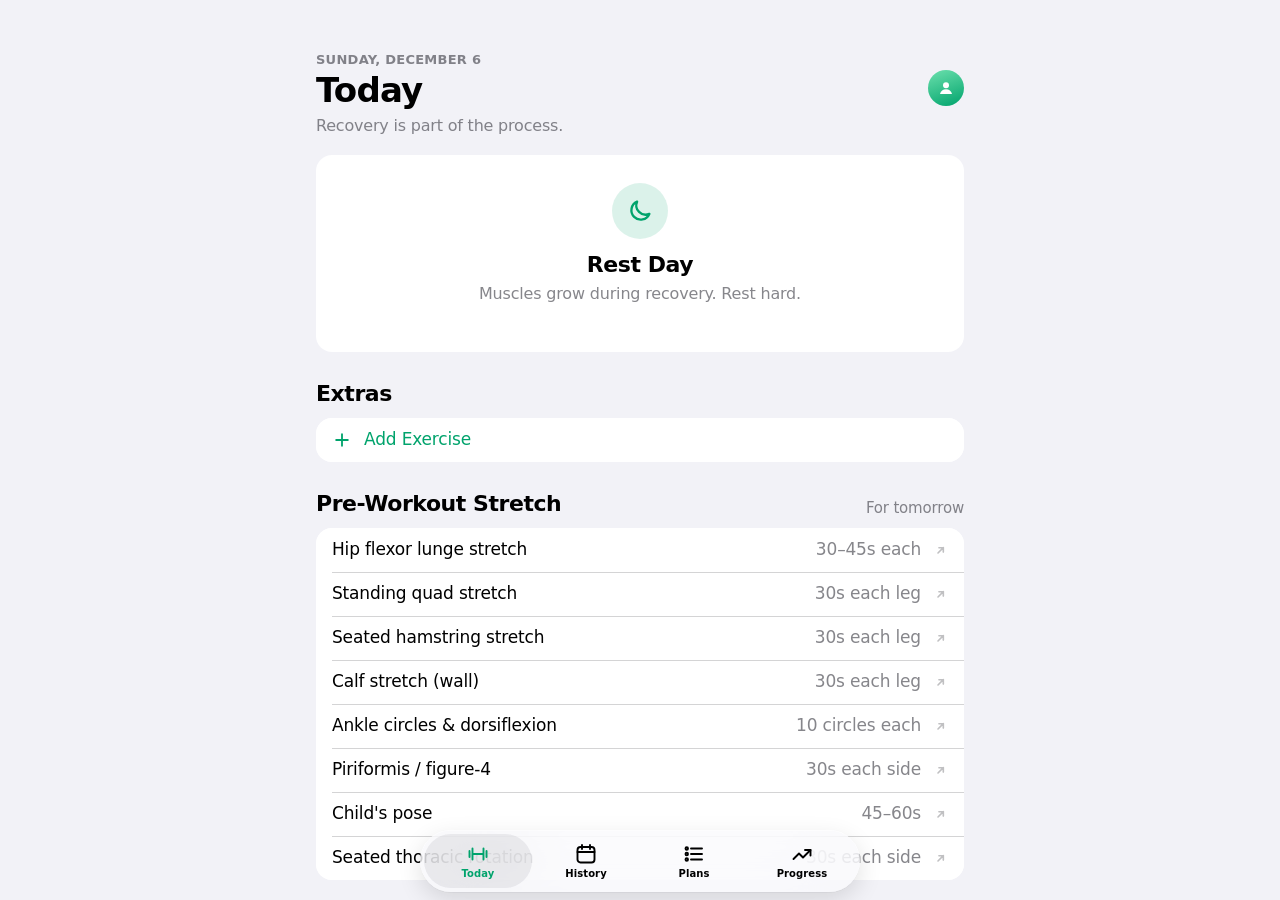
==== commit bdc47f44: "Redraw the Muscles Worked body map as an anatomical figure Continuous body silhouette (head, neck, h" ====
--- a/index.html
+++ b/index.html
@@ -21,7 +21,7 @@
 <link rel="manifest" href="manifest.webmanifest">
 <link rel="apple-touch-icon" href="icons/apple-touch-icon.png">
 <link rel="icon" type="image/png" href="icons/icon-192.png">
-<link rel="stylesheet" href="css/app.css?v=2.1.0">
+<link rel="stylesheet" href="css/app.css?v=2.1.1">
 </head>
 <body>
 
@@ -586,9 +586,9 @@
   </section>
 </div>
 
-<script src="js/motion.js?v=2.1.0"></script>
-<script src="js/data.js?v=2.1.0"></script>
-<script src="js/body.js?v=2.1.0"></script>
-<script src="js/app.js?v=2.1.0"></script>
+<script src="js/motion.js?v=2.1.1"></script>
+<script src="js/data.js?v=2.1.1"></script>
+<script src="js/body.js?v=2.1.1"></script>
+<script src="js/app.js?v=2.1.1"></script>
 </body>
 </html>
--- a/css/app.css
+++ b/css/app.css
@@ -1401,8 +1401,10 @@
 .body-fig svg { width: 100%; height: auto; overflow: visible; }
 .body-fig figcaption { font-size: 0.706rem; font-weight: 600; text-transform: uppercase; letter-spacing: 0.04em; color: var(--label3); margin-top: 2px; }
 .body-base { fill: var(--body-base); }
-.mz { stroke: var(--bg-elev); stroke-width: 0.9; stroke-linejoin: round; cursor: pointer; transition: fill 0.4s ease, opacity 0.2s; }
-.mz.sel { stroke: var(--label); stroke-width: 1.4; }
+.body-detail { fill: none; stroke: var(--body-muscle); stroke-width: 1; stroke-linecap: round; }
+.body-seam { fill: none; stroke: var(--body-base); stroke-width: 1.6; stroke-linecap: round; pointer-events: none; }
+.mz { stroke: var(--body-base); stroke-width: 1.4; stroke-linejoin: round; cursor: pointer; transition: fill 0.4s ease, opacity 0.2s; }
+.mz.sel { stroke: var(--label); stroke-width: 1.8; }
 .body-legend { display: flex; align-items: center; justify-content: center; gap: 8px; font-size: 0.706rem; color: var(--label2); margin-top: 10px; }
 .body-legend i { width: 90px; height: 6px; border-radius: 3px; background: linear-gradient(90deg, var(--body-muscle), color-mix(in srgb, var(--tint) 50%, var(--body-muscle)), var(--tint)); }
 .body-read { text-align: center; padding: 14px 8px 2px; }
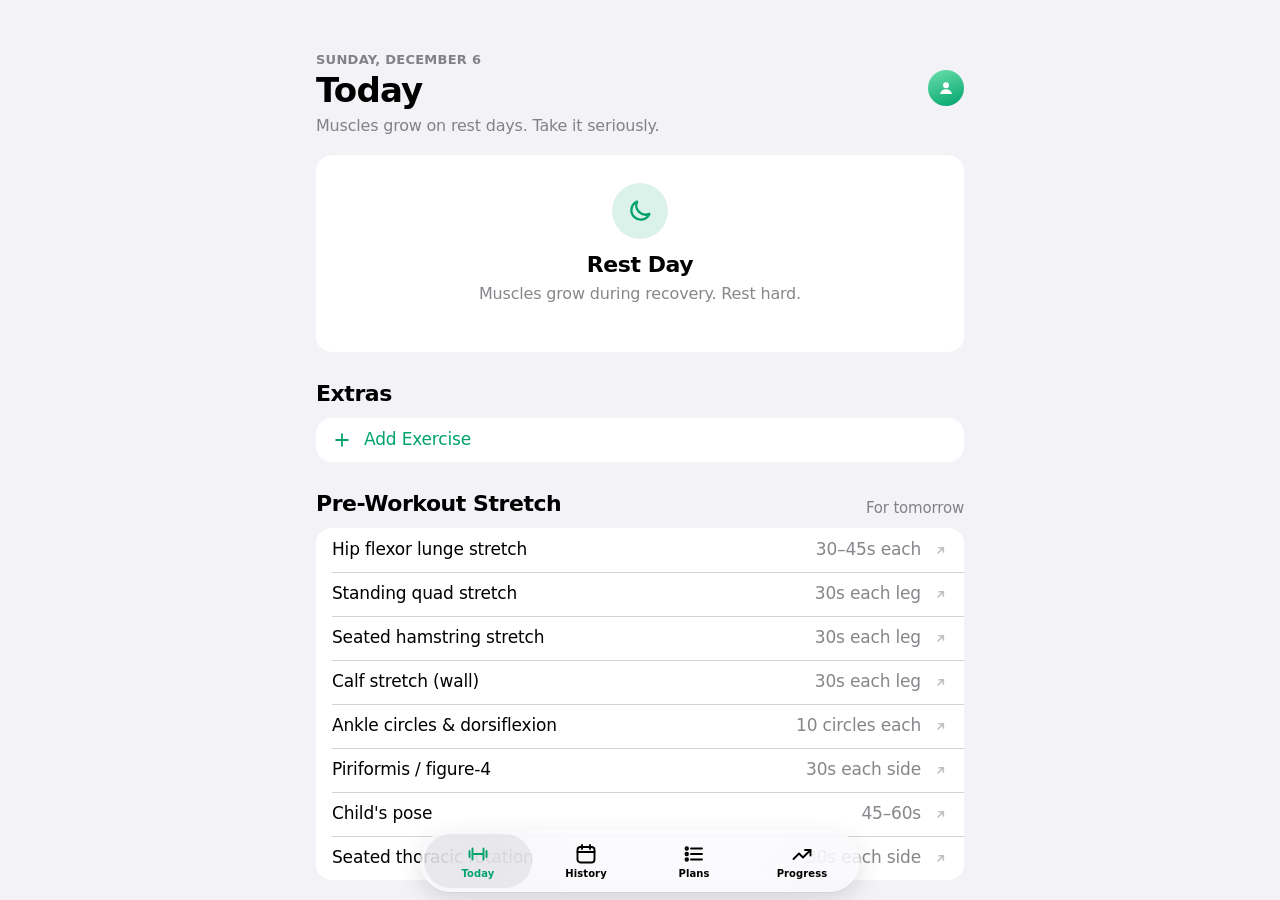
==== commit f5b48c54: "Body map: grey → green → sky blue scale with a numbered legend Lightly worked muscles show green, mu" ====
--- a/index.html
+++ b/index.html
@@ -21,7 +21,7 @@
 <link rel="manifest" href="manifest.webmanifest">
 <link rel="apple-touch-icon" href="icons/apple-touch-icon.png">
 <link rel="icon" type="image/png" href="icons/icon-192.png">
-<link rel="stylesheet" href="css/app.css?v=2.1.1">
+<link rel="stylesheet" href="css/app.css?v=2.1.2">
 </head>
 <body>
 
@@ -586,9 +586,9 @@
   </section>
 </div>
 
-<script src="js/motion.js?v=2.1.1"></script>
-<script src="js/data.js?v=2.1.1"></script>
-<script src="js/body.js?v=2.1.1"></script>
-<script src="js/app.js?v=2.1.1"></script>
+<script src="js/motion.js?v=2.1.2"></script>
+<script src="js/data.js?v=2.1.2"></script>
+<script src="js/body.js?v=2.1.2"></script>
+<script src="js/app.js?v=2.1.2"></script>
 </body>
 </html>
--- a/css/app.css
+++ b/css/app.css
@@ -1297,9 +1297,9 @@
 .btn:disabled { pointer-events: none; }
 
 /* ── v2.1: set check-off, workout mode, programs, body map ──────────────── */
-:root { --body-base: #E3E3E8; --body-muscle: #CDCDD3; }
-:root[data-theme="dark"] { --body-base: #2A2A2D; --body-muscle: #3D3D41; }
-@media (prefers-color-scheme: dark) { :root:not([data-theme="light"]) { --body-base: #2A2A2D; --body-muscle: #3D3D41; } }
+:root { --body-base: #E3E3E8; --body-muscle: #CDCDD3; --body-high: #34B9F7; }
+:root[data-theme="dark"] { --body-base: #2A2A2D; --body-muscle: #3D3D41; --body-high: #64D2FF; }
+@media (prefers-color-scheme: dark) { :root:not([data-theme="light"]) { --body-base: #2A2A2D; --body-muscle: #3D3D41; --body-high: #64D2FF; } }
 
 /* Set chips — one tap per set */
 .set-chips { display: flex; flex-wrap: wrap; align-items: center; gap: 6px; margin-top: 8px; }
@@ -1405,8 +1405,9 @@
 .body-seam { fill: none; stroke: var(--body-base); stroke-width: 1.6; stroke-linecap: round; pointer-events: none; }
 .mz { stroke: var(--body-base); stroke-width: 1.4; stroke-linejoin: round; cursor: pointer; transition: fill 0.4s ease, opacity 0.2s; }
 .mz.sel { stroke: var(--label); stroke-width: 1.8; }
-.body-legend { display: flex; align-items: center; justify-content: center; gap: 8px; font-size: 0.706rem; color: var(--label2); margin-top: 10px; }
-.body-legend i { width: 90px; height: 6px; border-radius: 3px; background: linear-gradient(90deg, var(--body-muscle), color-mix(in srgb, var(--tint) 50%, var(--body-muscle)), var(--tint)); }
+.body-legend { width: min(240px, 80%); margin: 12px auto 0; font-size: 0.706rem; color: var(--label2); font-variant-numeric: tabular-nums; }
+.body-legend i { display: block; height: 8px; border-radius: 4px; background: linear-gradient(90deg, var(--body-muscle) 0%, color-mix(in srgb, var(--tint) 30%, var(--body-muscle)) 4%, var(--tint) 50%, var(--body-high) 100%); }
+.body-ticks { display: flex; justify-content: space-between; margin-top: 5px; }
 .body-read { text-align: center; padding: 14px 8px 2px; }
 .body-read .k { font-size: 0.765rem; text-transform: uppercase; letter-spacing: 0.02em; color: var(--label2); }
 .body-read .v { font-size: 1.412rem; font-weight: 700; letter-spacing: -0.02em; margin-top: 1px; }
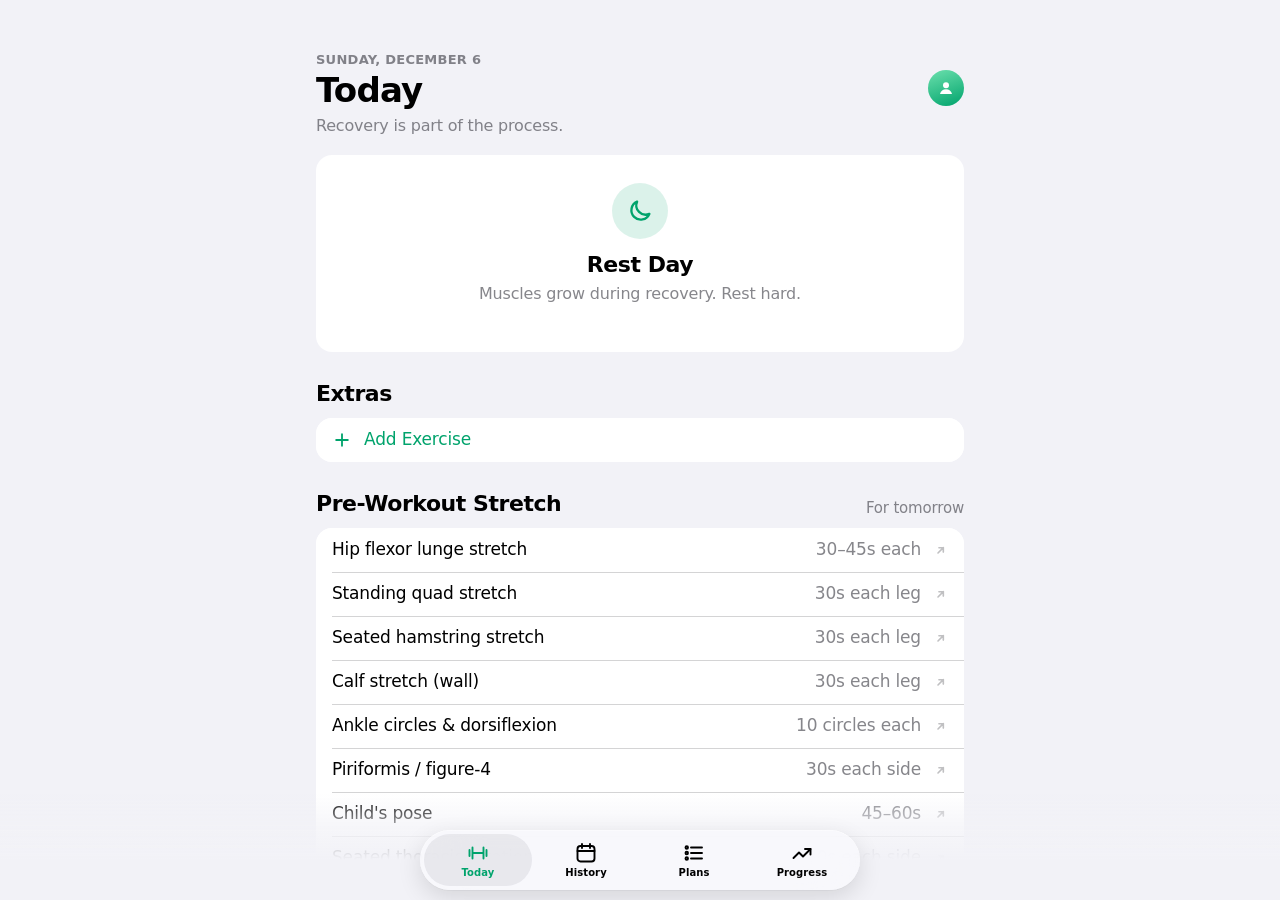
==== commit 9793b005: "Tab bar: fill the screen, fade content beneath, minimize on scroll - Size the app to the real screen" ====
--- a/index.html
+++ b/index.html
@@ -21,7 +21,7 @@
 <link rel="manifest" href="manifest.webmanifest">
 <link rel="apple-touch-icon" href="icons/apple-touch-icon.png">
 <link rel="icon" type="image/png" href="icons/icon-192.png">
-<link rel="stylesheet" href="css/app.css?v=2.1.2">
+<link rel="stylesheet" href="css/app.css?v=2.1.3">
 </head>
 <body>
 
@@ -176,6 +176,21 @@
     </div>
   </main>
 
+  <div class="tab-edge" aria-hidden="true"></div>
+
+  <!-- ═══ REST TIMER (floats above the tab bar) ═══ -->
+  <div class="rest-pill" id="rest-timer-bar" aria-live="polite">
+    <div class="rest-ring">
+      <svg viewBox="0 0 44 44"><circle class="track" cx="22" cy="22" r="19"/><circle class="fill" id="rest-ring-fg" cx="22" cy="22" r="19"/></svg>
+    </div>
+    <div class="rest-body">
+      <div class="rest-time" id="rest-timer-num">1:30</div>
+      <div class="rest-label" id="rest-timer-label">Rest</div>
+    </div>
+    <button class="rest-btn" onclick="addRestTime(30)">+30s</button>
+    <button class="rest-btn primary" onclick="skipRest()">Skip</button>
+  </div>
+
   <!-- ═══ TAB BAR ═══ -->
   <nav class="tabbar" role="tablist">
     <div class="tab-indicator" id="tab-indicator"></div>
@@ -194,18 +209,7 @@
   </nav>
 </div>
 
-<!-- ═══ REST TIMER (floats above the tab bar) ═══ -->
-<div class="rest-pill" id="rest-timer-bar" aria-live="polite">
-  <div class="rest-ring">
-    <svg viewBox="0 0 44 44"><circle class="track" cx="22" cy="22" r="19"/><circle class="fill" id="rest-ring-fg" cx="22" cy="22" r="19"/></svg>
-  </div>
-  <div class="rest-body">
-    <div class="rest-time" id="rest-timer-num">1:30</div>
-    <div class="rest-label" id="rest-timer-label">Rest</div>
-  </div>
-  <button class="rest-btn" onclick="addRestTime(30)">+30s</button>
-  <button class="rest-btn primary" onclick="skipRest()">Skip</button>
-</div>
+
 
 <!-- ═══ HUD / TOAST ═══ -->
 <div class="hud" id="toast" role="status"><span class="hud-icon" id="toast-icon"></span><span class="hud-text" id="toast-text"></span><button class="hud-action" id="toast-action" hidden>Undo</button></div>
@@ -586,9 +590,9 @@
   </section>
 </div>
 
-<script src="js/motion.js?v=2.1.2"></script>
-<script src="js/data.js?v=2.1.2"></script>
-<script src="js/body.js?v=2.1.2"></script>
-<script src="js/app.js?v=2.1.2"></script>
+<script src="js/motion.js?v=2.1.3"></script>
+<script src="js/data.js?v=2.1.3"></script>
+<script src="js/body.js?v=2.1.3"></script>
+<script src="js/app.js?v=2.1.3"></script>
 </body>
 </html>
--- a/css/app.css
+++ b/css/app.css
@@ -29,6 +29,13 @@
   --shadow-sheet: 0 -1px 0 rgba(0, 0, 0, 0.04), 0 -10px 40px rgba(0, 0, 0, 0.12);
   --scrim: rgba(0, 0, 0, 0.32);
   --safe-top: env(safe-area-inset-top, 0px);
+  /* Real screen height. iOS home-screen apps can under-report it (see app.js). */
+  --app-h: 100dvh;
+  --tab-bottom: max(10px, calc(env(safe-area-inset-bottom, 0px) - 4px));
+  /* Tab bar geometry, shared with the rest-timer pill. --tbm: 0 full → 1 minimized. */
+  --tbm: 0;
+  --bar-w: min(calc(100% - 24px), 440px);
+  --bar-left: calc((100% - var(--bar-w)) / 2 * (1 - var(--tbm)) + 12px * var(--tbm));
   --safe-bottom: env(safe-area-inset-bottom, 0px);
   --gutter: 16px;
   --radius: 16px;
@@ -126,7 +133,10 @@
 /* App container — scaled back when a sheet presents over it */
 #app {
   position: fixed;
-  inset: 0;
+  top: 0;
+  left: 0;
+  right: 0;
+  height: var(--app-h);
   background: var(--bg);
   overflow: hidden;
   transform-origin: 50% 0;
@@ -907,7 +917,7 @@
 .badge.earned .badge-name { color: var(--label); }
 
 /* ── Sheets ─────────────────────────────────────────────────────────────── */
-.sheet-layer { position: fixed; inset: 0; z-index: 300; display: none; }
+.sheet-layer { position: fixed; top: 0; left: 0; right: 0; height: var(--app-h); z-index: 300; display: none; }
 .sheet-layer.open { display: block; }
 .scrim { position: absolute; inset: 0; background: var(--scrim); opacity: 0; }
 .sheet {
@@ -1142,37 +1152,43 @@
 /* ── Tab bar (floating material) ────────────────────────────────────────── */
 .tabbar {
   position: absolute;
-  left: 50%;
-  bottom: calc(var(--safe-bottom) + 8px);
-  transform: translateX(-50%);
-  width: min(calc(100% - 24px), 440px);
-  height: 62px;
+  left: var(--bar-left);
+  bottom: var(--tab-bottom);
+  width: calc(var(--bar-w) * (1 - var(--tbm)) + 60px * var(--tbm));
+  height: 60px;
   display: flex;
   padding: 4px;
-  border-radius: 31px;
+  border-radius: 30px;
   background: var(--material);
   -webkit-backdrop-filter: blur(28px) saturate(190%);
   backdrop-filter: blur(28px) saturate(190%);
   box-shadow: var(--shadow-float), inset 0 0.5px 0 var(--material-edge);
+  overflow: hidden;
   z-index: 50;
 }
 .tab {
   position: relative;
   z-index: 1;
-  flex: 1;
+  flex: 1 1 0;
+  min-width: 0;
   display: flex;
   flex-direction: column;
   align-items: center;
   justify-content: center;
   gap: 2px;
-  border-radius: 27px;
+  border-radius: 26px;
   color: var(--label);
   font-size: 0.588rem;
   font-weight: 600;
   letter-spacing: 0.01em;
+  white-space: nowrap;
   transition: color 0.2s ease, transform 0.12s ease-out;
 }
-.tab svg { width: 24px; height: 24px; stroke: currentColor; stroke-width: 1.9; fill: none; stroke-linecap: round; stroke-linejoin: round; }
+/* Minimizing: the other tabs fold away, the label fades, the icon centres. */
+.tab:not(.active) { flex-grow: calc(1 - var(--tbm)); opacity: max(0, calc(1 - var(--tbm) * 2.5)); }
+.tab span { opacity: max(0, calc(1 - var(--tbm) * 2)); }
+.tab svg { width: 24px; height: 24px; stroke: currentColor; stroke-width: 1.9; fill: none; stroke-linecap: round; stroke-linejoin: round; transform: translateY(calc(var(--tbm) * 7px)) scale(calc(1 + var(--tbm) * 0.08)); }
+.tabbar.minimized .tab:not(.active) { pointer-events: none; }
 .tab.active { color: var(--tint); }
 .tab:active { transform: scale(0.92); }
 .tab-indicator {
@@ -1181,17 +1197,33 @@
   bottom: 4px;
   left: 0;
   width: calc((100% - 8px) / 4);
-  border-radius: 27px;
+  border-radius: 26px;
   background: var(--fill);
+  opacity: calc(1 - var(--tbm));
   will-change: transform;
+}
+
+/* Scroll edge: content fades into the background beneath the tab bar,
+   solid all the way to the bottom of the screen. */
+.tab-edge {
+  position: absolute;
+  left: 0;
+  right: 0;
+  bottom: 0;
+  height: calc(var(--tab-bottom) + 96px);
+  pointer-events: none;
+  z-index: 40;
+  background: linear-gradient(to top, var(--bg) 0, var(--bg) calc(var(--tab-bottom) + 30px), color-mix(in srgb, var(--bg) 70%, transparent) calc(var(--tab-bottom) + 62px), transparent 100%);
 }
 
 /* ── Rest timer (Live Activity–style pill) ──────────────────────────────── */
 .rest-pill {
-  position: fixed;
-  left: 50%;
-  bottom: calc(var(--safe-bottom) + 80px);
-  width: min(calc(100% - 24px), 440px);
+  position: absolute;
+  /* Sits above the tab bar; slides down beside it when the bar minimizes. */
+  left: calc(var(--bar-left) + 68px * var(--tbm));
+  right: var(--bar-left);
+  bottom: calc(var(--tab-bottom) + 68px * (1 - var(--tbm)));
+  height: 60px;
   display: none;
   align-items: center;
   gap: 12px;
@@ -1202,7 +1234,6 @@
   backdrop-filter: blur(30px) saturate(190%);
   box-shadow: var(--shadow-float), inset 0 0.5px 0 var(--material-edge);
   z-index: 60;
-  transform: translate3d(-50%, 0, 0);
   touch-action: none;
 }
 .rest-pill.show { display: flex; }
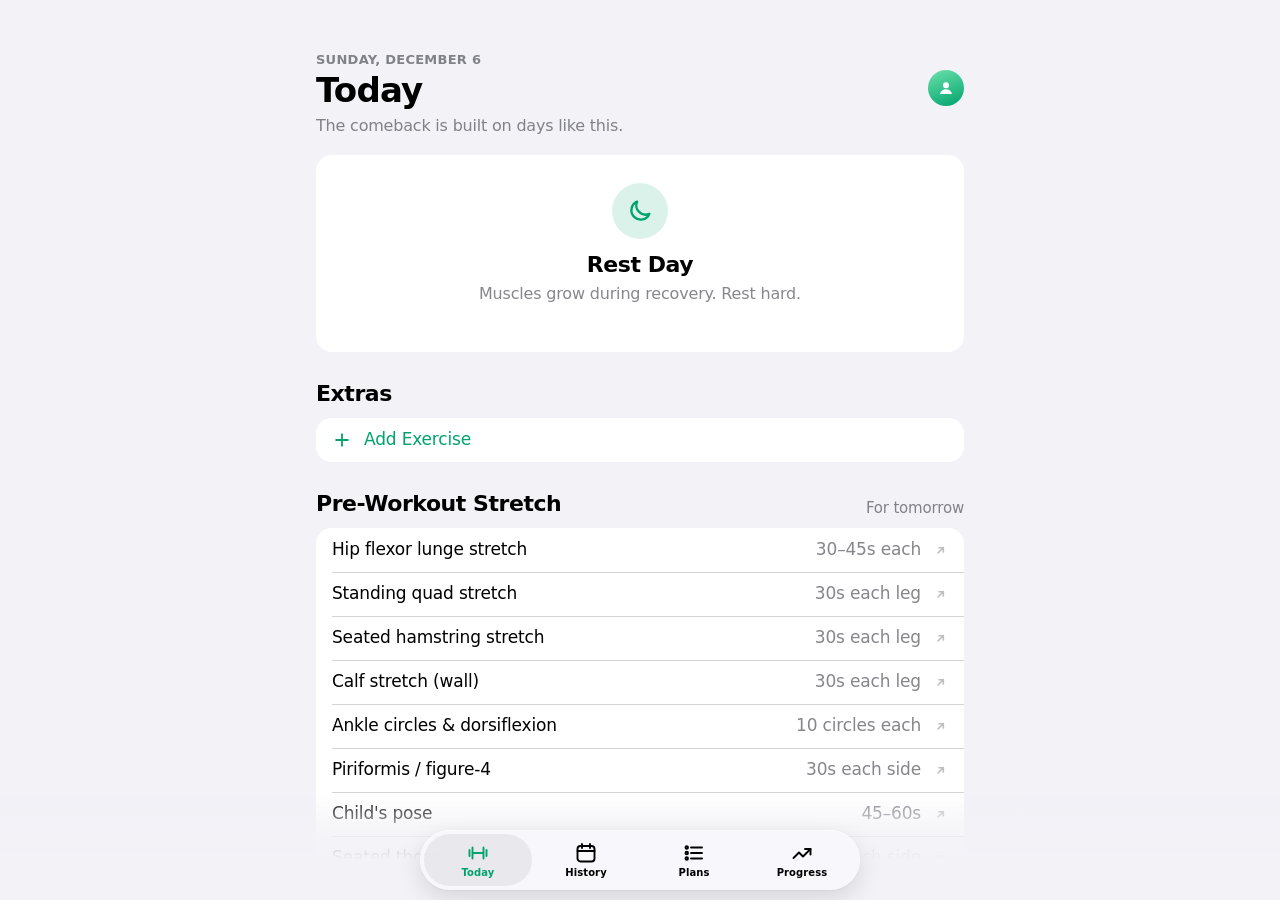
==== commit 50a9f7db: "Lower-friction logging: per-set editing, effort prompt, up next - Fix: saving the logging sheet mid-" ====
--- a/index.html
+++ b/index.html
@@ -21,7 +21,7 @@
 <link rel="manifest" href="manifest.webmanifest">
 <link rel="apple-touch-icon" href="icons/apple-touch-icon.png">
 <link rel="icon" type="image/png" href="icons/icon-192.png">
-<link rel="stylesheet" href="css/app.css?v=2.1.3">
+<link rel="stylesheet" href="css/app.css?v=2.2.0">
 </head>
 <body>
 
@@ -590,9 +590,9 @@
   </section>
 </div>
 
-<script src="js/motion.js?v=2.1.3"></script>
-<script src="js/data.js?v=2.1.3"></script>
-<script src="js/body.js?v=2.1.3"></script>
-<script src="js/app.js?v=2.1.3"></script>
+<script src="js/motion.js?v=2.2.0"></script>
+<script src="js/data.js?v=2.2.0"></script>
+<script src="js/body.js?v=2.2.0"></script>
+<script src="js/app.js?v=2.2.0"></script>
 </body>
 </html>
--- a/css/app.css
+++ b/css/app.css
@@ -1450,3 +1450,40 @@
 .body-cardio svg { width: 16px; height: 16px; stroke: currentColor; stroke-width: 2; fill: none; stroke-linecap: round; stroke-linejoin: round; }
 .sets { margin-top: 14px; }
 #summary-body .tiles.three .tile-value { font-size: 1.059rem; }
+
+/* ── v2.2: low-friction logging ─────────────────────────────────────────── */
+.set-chip { -webkit-touch-callout: none; }
+/* The set you're on next: a quiet tint ring, no animation loop. */
+.set-chip.next:not(.on) { box-shadow: inset 0 0 0 1.5px var(--tint); }
+.set-chip.next:not(.on) b { color: var(--tint); box-shadow: inset 0 0 0 1.5px var(--tint); }
+.set-chip.pressing { transform: scale(0.94); transition: transform 0.42s var(--ease-out); }
+.set-chip.editing { box-shadow: inset 0 0 0 2px var(--label); }
+
+/* Quick set editor, inline in the row */
+.qe { margin-top: 10px; padding: 12px; border-radius: 14px; background: var(--fill2); cursor: default; }
+.qe-head { display: flex; align-items: baseline; justify-content: space-between; gap: 8px; font-size: 0.882rem; font-weight: 600; }
+.qe-head span { font-size: 0.706rem; font-weight: 400; color: var(--label2); }
+.qe-fields { display: flex; flex-wrap: wrap; gap: 8px 12px; margin-top: 10px; }
+.qe-fields label { display: flex; align-items: center; gap: 6px; font-size: 0.765rem; color: var(--label2); }
+.qe-nf { width: 132px; }
+.qe-nf .set-input { height: 40px; font-size: 1.059rem; }
+.qe-actions { display: flex; justify-content: flex-end; gap: 8px; margin-top: 12px; }
+
+/* "How did it feel?" after the last set */
+.feel-ask { display: flex; align-items: center; justify-content: space-between; flex-wrap: wrap; gap: 8px; margin-top: 10px; font-size: 0.824rem; color: var(--label2); animation: fadein 0.25s ease both; }
+.feel-opts { display: flex; gap: 6px; }
+.feel-opt { height: 30px; padding: 0 12px; border-radius: 15px; background: var(--fill); font-size: 0.824rem; font-weight: 600; transition: background-color 0.2s, color 0.2s, transform 0.12s ease-out; }
+.feel-opt[aria-pressed="true"] { background: var(--tint); color: var(--on-tint); }
+.feel-opt:active { transform: scale(0.94); }
+
+/* Sheet: per-set done toggles */
+.set-tog { width: 30px; height: 30px; margin: 0 auto; border-radius: 50%; display: grid; place-items: center; font-size: 0.824rem; font-weight: 600; color: var(--label2); box-shadow: inset 0 0 0 1.5px var(--label3); font-variant-numeric: tabular-nums; transition: background-color 0.2s, box-shadow 0.2s; }
+.set-tog.on { background: var(--tint); box-shadow: none; }
+.set-tog svg { width: 15px; height: 15px; stroke: var(--on-tint); stroke-width: 3; fill: none; stroke-linecap: round; stroke-linejoin: round; }
+.text-btn.small { font-size: 0.882rem; text-transform: none; letter-spacing: 0; }
+.sets-caption { align-items: center; }
+
+/* Quieter start control */
+.wk-idle { display: flex; align-items: center; gap: 10px; }
+.wk-idle .pill svg { width: 12px; height: 12px; }
+.wk-idle span { font-size: 0.824rem; color: var(--label2); }
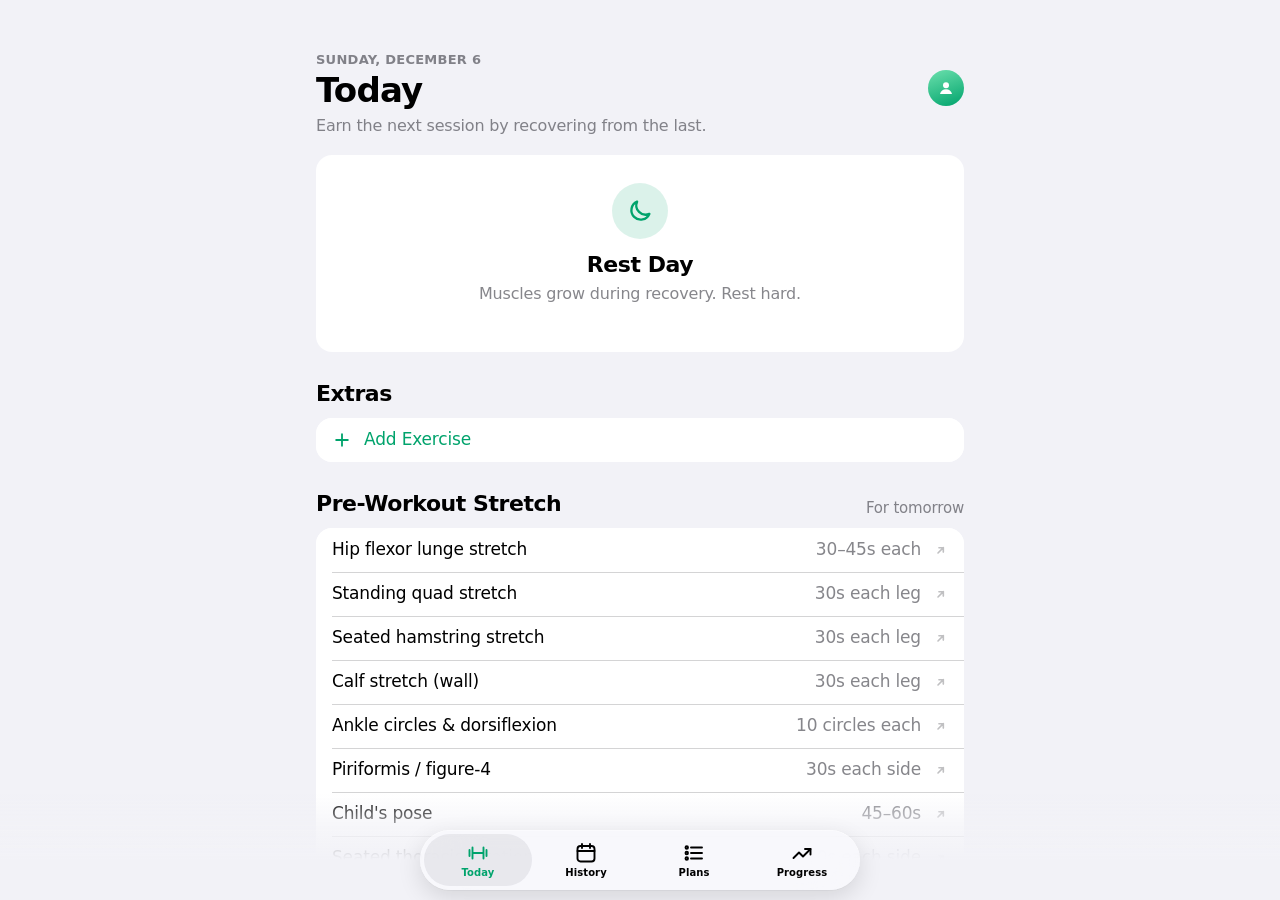
==== commit f2413692: "Keep the tab bar above the iOS bottom gap On some iOS versions a home-screen web app isn't drawn all" ====
--- a/index.html
+++ b/index.html
@@ -21,7 +21,7 @@
 <link rel="manifest" href="manifest.webmanifest">
 <link rel="apple-touch-icon" href="icons/apple-touch-icon.png">
 <link rel="icon" type="image/png" href="icons/icon-192.png">
-<link rel="stylesheet" href="css/app.css?v=2.2.0">
+<link rel="stylesheet" href="css/app.css?v=2.2.1">
 </head>
 <body>
 
@@ -590,9 +590,9 @@
   </section>
 </div>
 
-<script src="js/motion.js?v=2.2.0"></script>
-<script src="js/data.js?v=2.2.0"></script>
-<script src="js/body.js?v=2.2.0"></script>
-<script src="js/app.js?v=2.2.0"></script>
+<script src="js/motion.js?v=2.2.1"></script>
+<script src="js/data.js?v=2.2.1"></script>
+<script src="js/body.js?v=2.2.1"></script>
+<script src="js/app.js?v=2.2.1"></script>
 </body>
 </html>
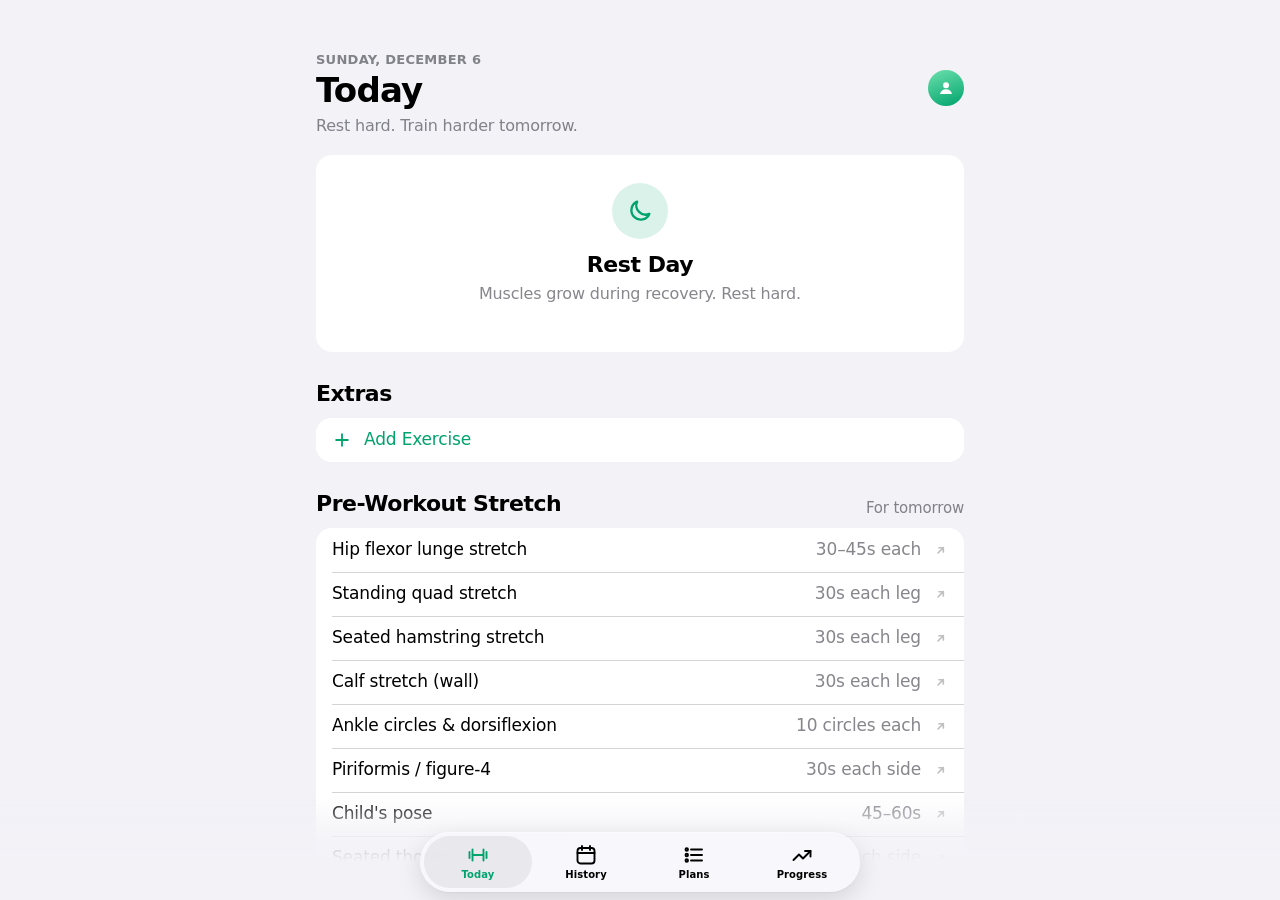
==== commit ff0ff7c8: "Sit the tab bar lower 18pt from the bottom on devices with a home indicator (just clears it), 4pt ab" ====
--- a/index.html
+++ b/index.html
@@ -21,7 +21,7 @@
 <link rel="manifest" href="manifest.webmanifest">
 <link rel="apple-touch-icon" href="icons/apple-touch-icon.png">
 <link rel="icon" type="image/png" href="icons/icon-192.png">
-<link rel="stylesheet" href="css/app.css?v=2.2.1">
+<link rel="stylesheet" href="css/app.css?v=2.2.2">
 </head>
 <body>
 
@@ -590,9 +590,9 @@
   </section>
 </div>
 
-<script src="js/motion.js?v=2.2.1"></script>
-<script src="js/data.js?v=2.2.1"></script>
-<script src="js/body.js?v=2.2.1"></script>
-<script src="js/app.js?v=2.2.1"></script>
+<script src="js/motion.js?v=2.2.2"></script>
+<script src="js/data.js?v=2.2.2"></script>
+<script src="js/body.js?v=2.2.2"></script>
+<script src="js/app.js?v=2.2.2"></script>
 </body>
 </html>
--- a/css/app.css
+++ b/css/app.css
@@ -31,7 +31,7 @@
   --safe-top: env(safe-area-inset-top, 0px);
   /* Real screen height. iOS home-screen apps can under-report it (see app.js). */
   --app-h: 100dvh;
-  --tab-bottom: max(10px, calc(env(safe-area-inset-bottom, 0px) - 4px));
+  --tab-bottom: max(8px, calc(env(safe-area-inset-bottom, 0px) - 16px));
   /* Tab bar geometry, shared with the rest-timer pill. --tbm: 0 full → 1 minimized. */
   --tbm: 0;
   --bar-w: min(calc(100% - 24px), 440px);
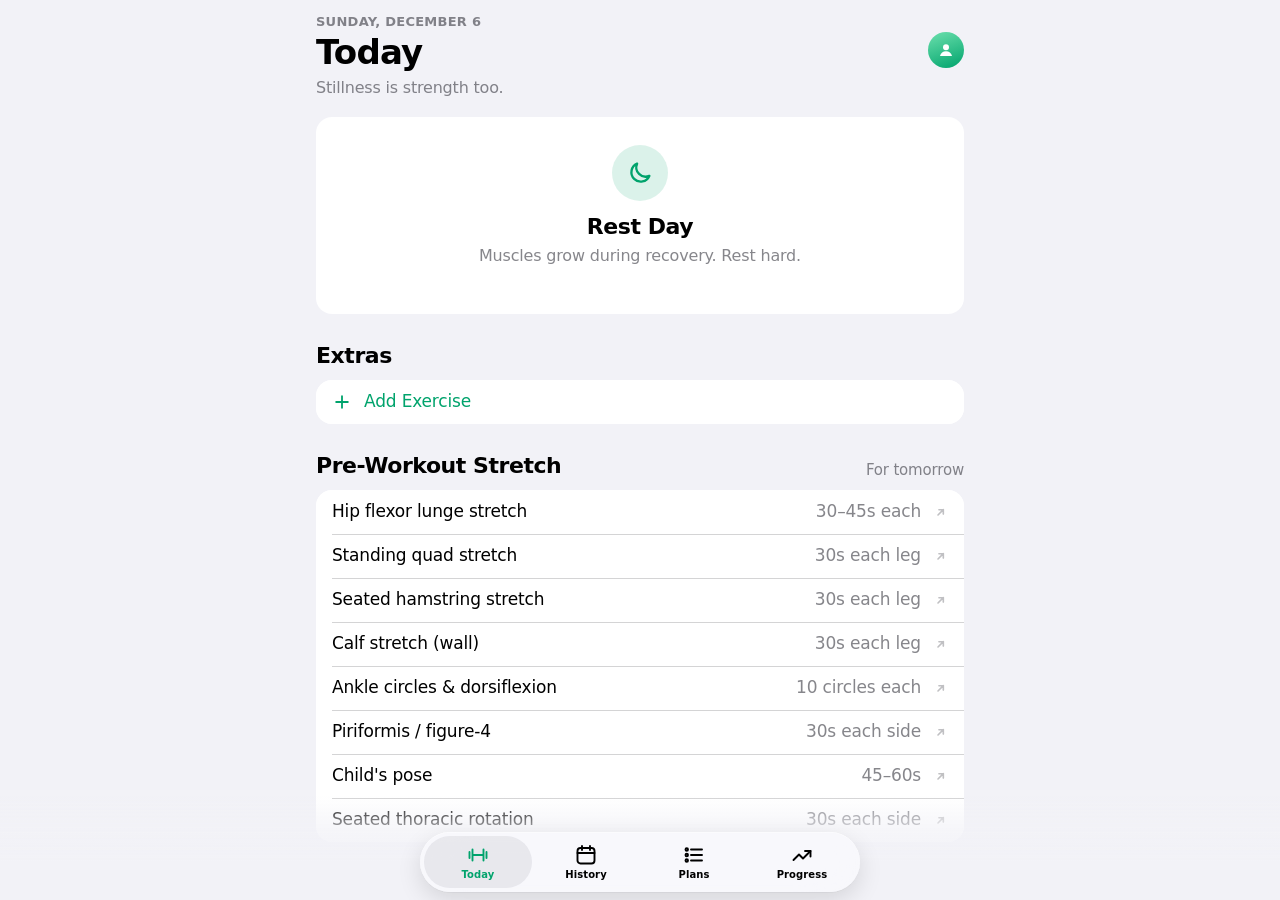
==== commit 678f83dd: "Fill the whole screen on iOS 26 and tighten the top iOS 26 home-screen apps with a translucent statu" ====
--- a/index.html
+++ b/index.html
@@ -21,7 +21,7 @@
 <link rel="manifest" href="manifest.webmanifest">
 <link rel="apple-touch-icon" href="icons/apple-touch-icon.png">
 <link rel="icon" type="image/png" href="icons/icon-192.png">
-<link rel="stylesheet" href="css/app.css?v=2.2.2">
+<link rel="stylesheet" href="css/app.css?v=2.2.3">
 </head>
 <body>
 
@@ -590,9 +590,9 @@
   </section>
 </div>
 
-<script src="js/motion.js?v=2.2.2"></script>
-<script src="js/data.js?v=2.2.2"></script>
-<script src="js/body.js?v=2.2.2"></script>
-<script src="js/app.js?v=2.2.2"></script>
+<script src="js/motion.js?v=2.2.3"></script>
+<script src="js/data.js?v=2.2.3"></script>
+<script src="js/body.js?v=2.2.3"></script>
+<script src="js/app.js?v=2.2.3"></script>
 </body>
 </html>
--- a/css/app.css
+++ b/css/app.css
@@ -196,7 +196,7 @@
   display: flex;
   align-items: flex-end;
   gap: 10px;
-  padding: calc(var(--safe-top) + 52px) var(--gutter) 0;
+  padding: calc(var(--safe-top) + 14px) var(--gutter) 0;
 }
 .title-block { flex: 1; min-width: 0; transform-origin: 0 100%; }
 .eyebrow {
@@ -1487,3 +1487,12 @@
 .wk-idle { display: flex; align-items: center; gap: 10px; }
 .wk-idle .pill svg { width: 12px; height: 12px; }
 .wk-idle span { font-size: 0.824rem; color: var(--label2); }
+
+/* iOS 26 home-screen bug: the reported viewport is short by the status-bar
+   height, leaving a black band at the bottom. app.js measures the shortfall
+   and adds .ios-shim; the page is stretched to the real screen height and
+   the app is positioned against the page (fixed elements stay tied to the
+   short viewport and get cut off). Page scrolling is pinned in app.js. */
+html.ios-shim, html.ios-shim body { height: var(--app-h); min-height: var(--app-h); }
+html.ios-shim { overflow: visible; }
+html.ios-shim #app, html.ios-shim .sheet-layer { position: absolute; }
